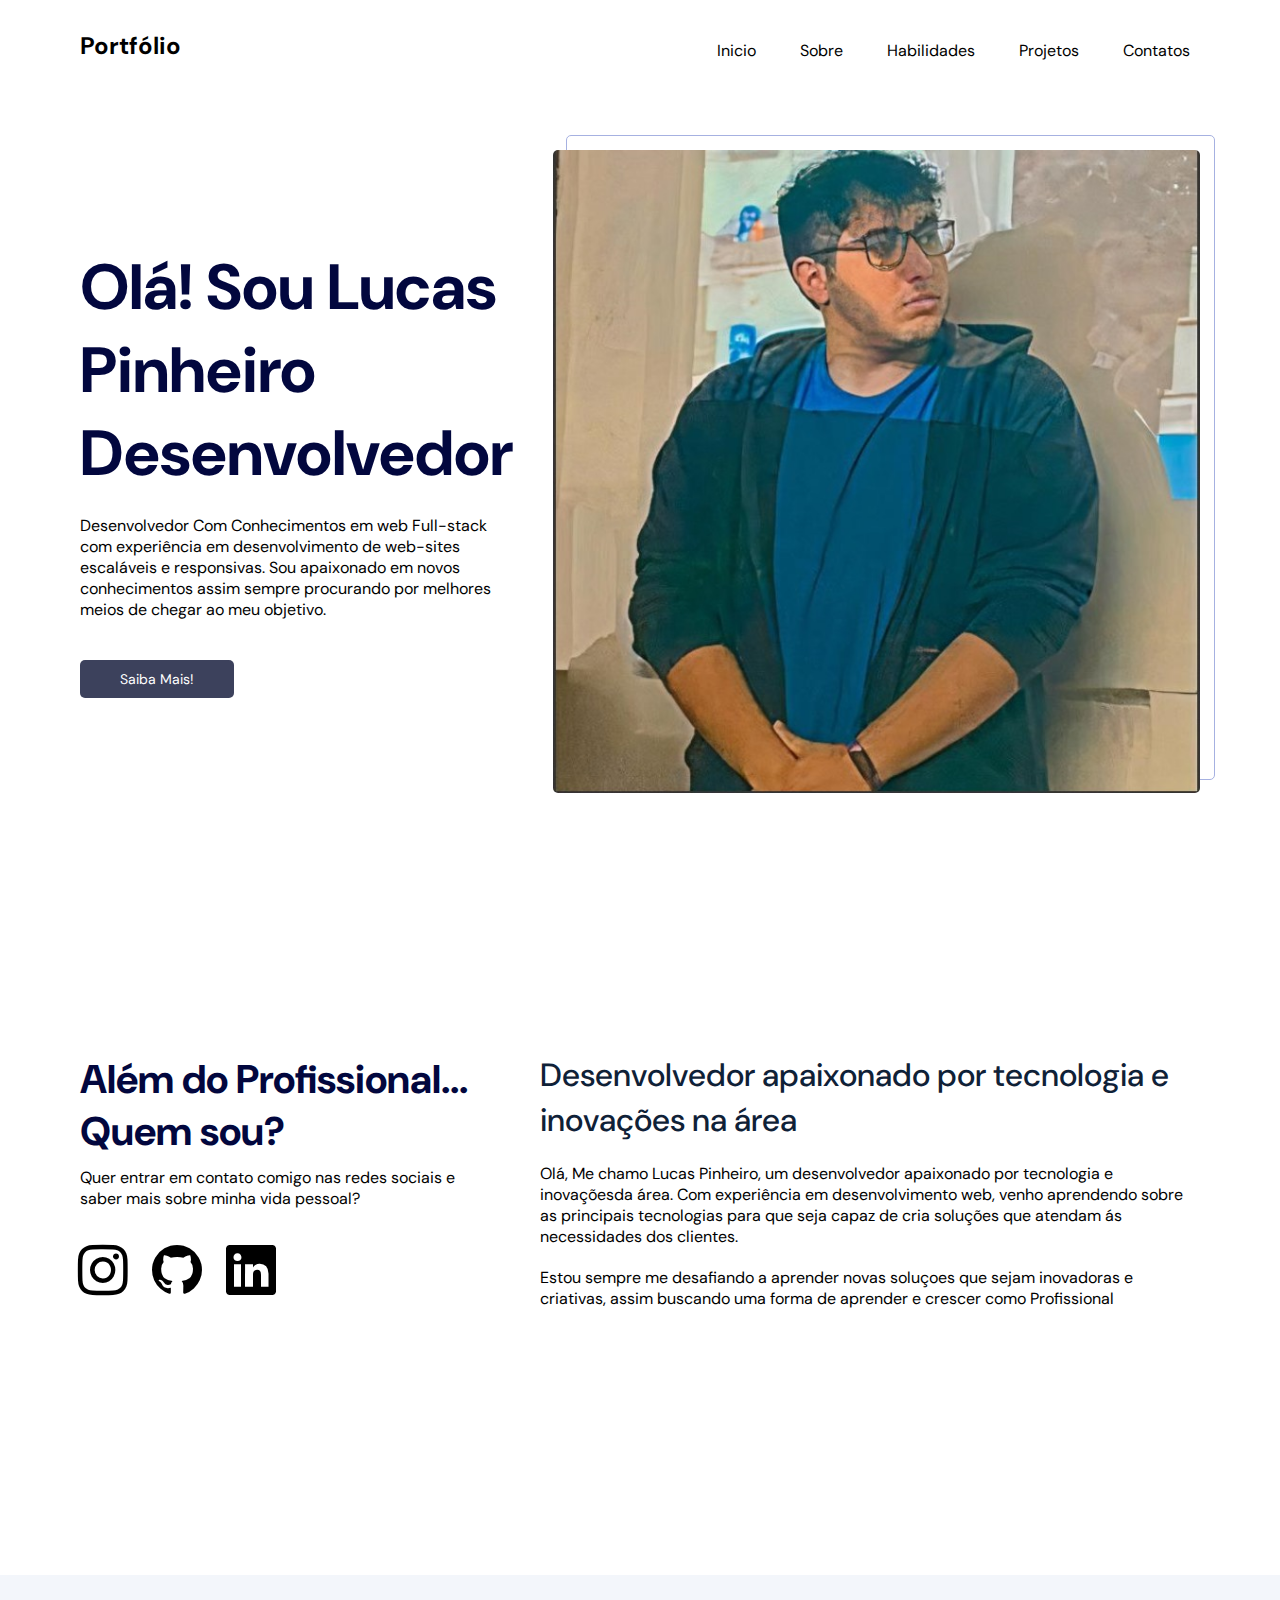
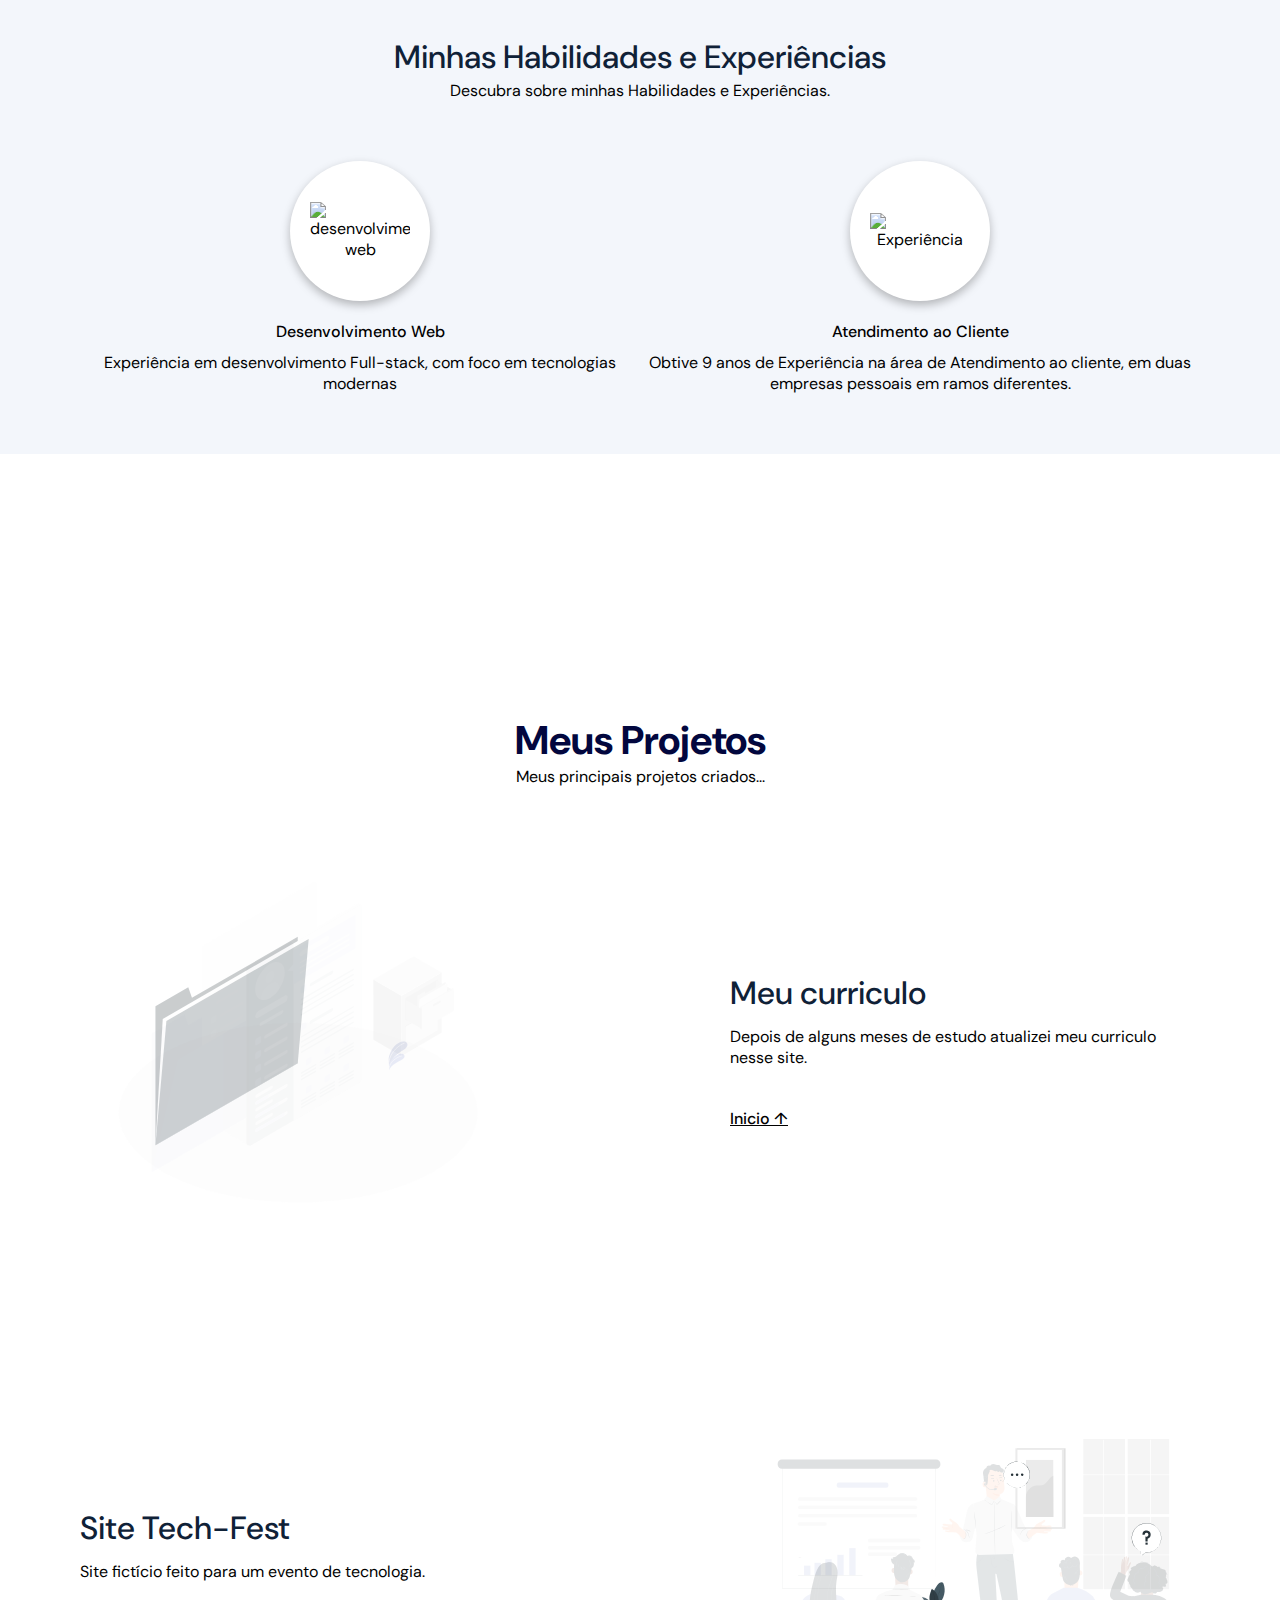
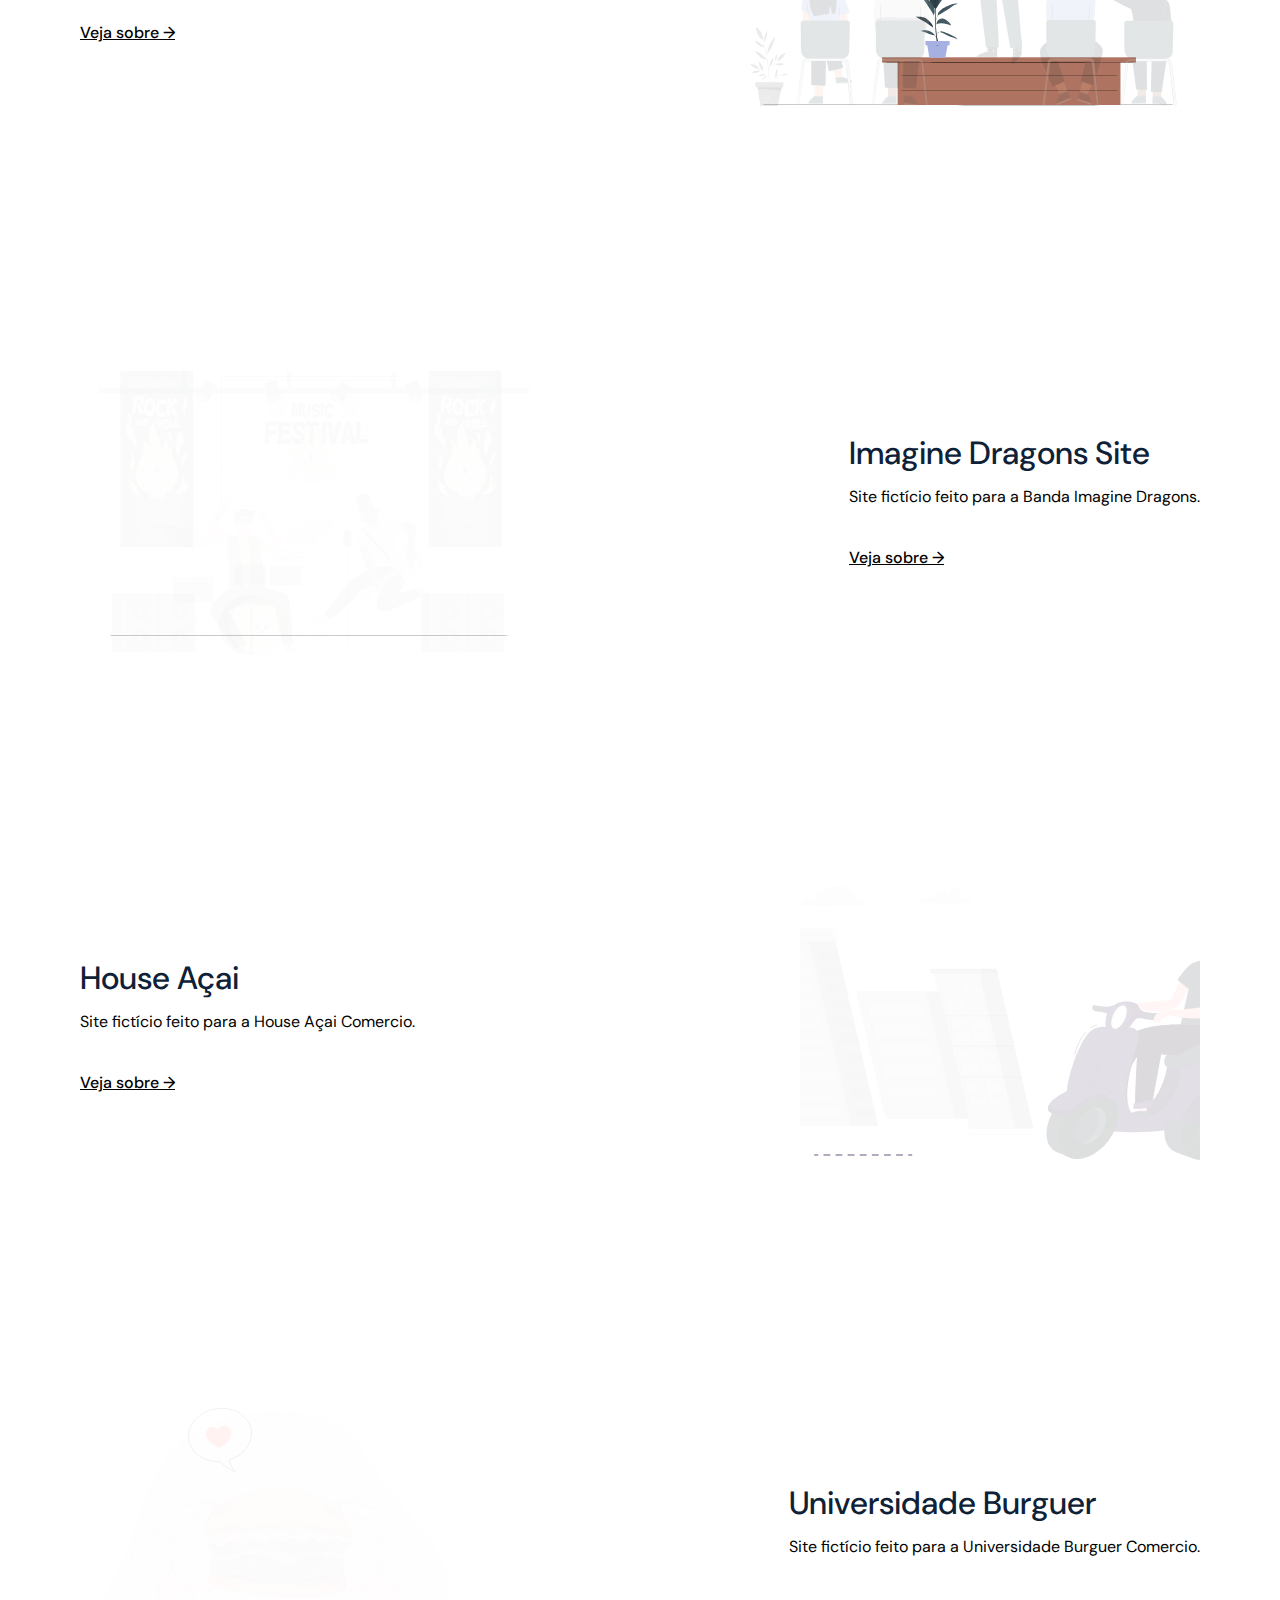
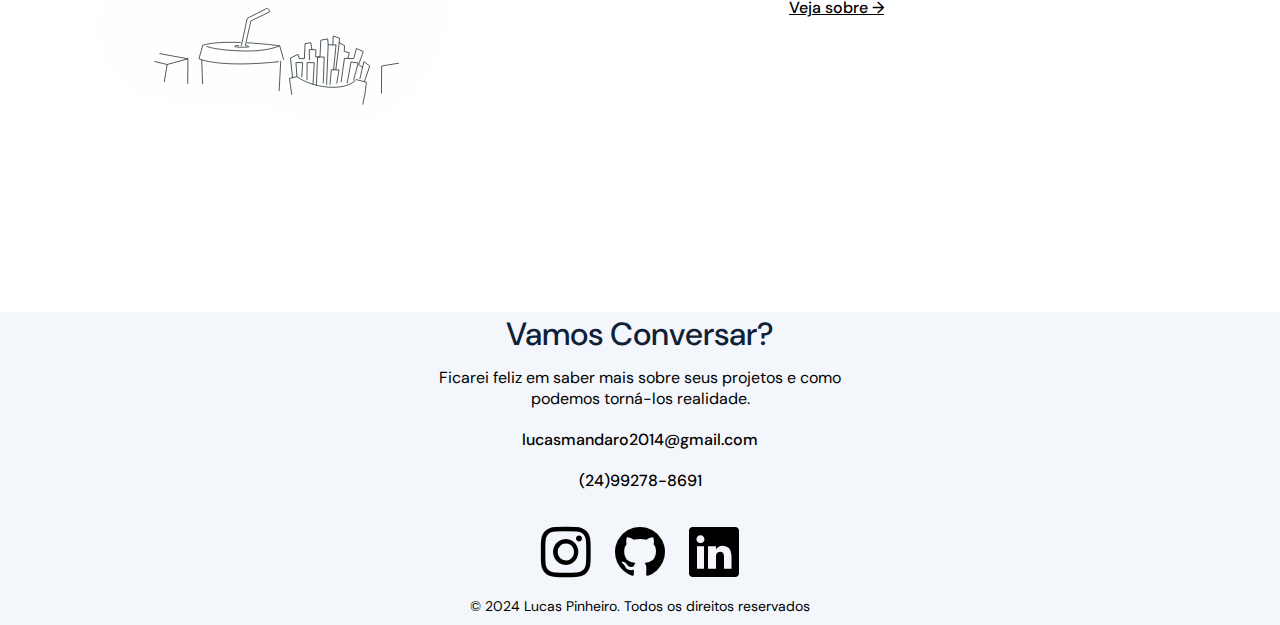
==== index.html @ aa1f3fcf "Upload do site de portfólio" ====
<!DOCTYPE html>
<html lang="pt-BR">
<head>
    <!-- Meta tags -->
    <meta charset="UTF-8">
    <meta name="viewport" content="width=device-width, initial-scale=1.0">
    <!-- Titulo -->
    <title>Portfólio</title>
    <!-- CSS -->
    <link rel="stylesheet" href="/Css/extends.css">
    <!-- Fontes -->
    <link rel="preconnect" href="https://fonts.googleapis.com" />
    <link rel="preconnect" href="https://fonts.gstatic.com" crossorigin />
    <link rel="stylesheet" href="https://fonts.googleapis.com/css2?family=DM+Sans:wght@400;700&display=swap">
    <!-- Icones -->
    <link rel="shortcut icon" href="https://cdn-icons-png.flaticon.com/512/524/524505.png">
    <link rel="stylesheet" href="https://cdn.jsdelivr.net/npm/bootstrap-icons@1.11.3/font/bootstrap-icons.min.css">
</head>
<body>
    <!-- Barra -->
    <nav class="navbar">
        <div class="navbar_content max-width mb-0">
            <a href="/">
                <h2>Portfólio</h1>
            </a>
            <ul class="navbar_links">
                <li><a href="#home">Inicio</a></li>
                <li><a href="#sobre">Sobre</a></li>
                <li><a href="#habilidades">Habilidades</a></li>
                <li><a href="#projetos">Projetos</a></li>
                <li><a href="#contatos">Contatos</a></li>
            </ul>
            <div class="navbar_mobile">
                <i class="bi bi-list" id="menu"></i>
                <ul class="mobile_links">
                    <li><a href="#home">Inicio</a></li>
                    <li><a href="#sobre">Sobre</a></li>
                    <li><a href="#habilidades">Habilidades</a></li>
                    <li><a href="#projetos">Projetos</a></li>
                    <li><a href="#contatos">Contatos</a></li>
                </ul>
            </div>
        </div>
    </nav>
    <!-- header -->
    <header id="home" class="max-width">
        <div class="header_left">
            <h1>Olá! Sou Lucas Pinheiro Desenvolvedor</h1>
            <p>Desenvolvedor Com Conhecimentos em web Full-stack com experiência em desenvolvimento
                de web-sites escaláveis e responsivas. Sou apaixonado em novos conhecimentos assim sempre procurando
                por melhores meios de chegar ao meu objetivo.
            </p>
            <a href="#sobre" class="btn btn-primary">Saiba Mais!</a>
        </div>
        <div class="header_right">
            <div class="header_image">
                <img src="/img/Imagem do WhatsApp de 2024-02-21 à(s) 16.32.54_1a5bc81d.jpg" alt="Lucas" class="lucas">
            </div>
        </div>
    </header>

<!-- Sobre -->
<section id="sobre" class="sobre max-width">
    <div class="sobre_left">
        <h2 class="secondary-title">Além do Profissional... Quem sou?</h2>
        <p>
            Quer entrar em contato comigo nas redes sociais 
            e saber mais sobre minha vida pessoal?
        </p>
        <ul>
            <li><a href="https://www.instagram.com/mandarolucas/" target="_blank"><i class="bi bi-instagram"></i></a></li>
            <li><a href="https://github.com/lucas-Panda" target="_blank"><i class="bi bi-github"></i></a></li>
            <li><a href="https://www.linkedin.com/in/lucas-mandaro-793240288/" target="_blank"><i class="bi bi-linkedin"></i></a></li>
        </ul>
    </div>
    <div class="sobre_right">
        <h3 class="tertiary-title mb-m">
            Desenvolvedor apaixonado por tecnologia e inovações na área
        </h3>
        <p>
            Olá, Me chamo Lucas Pinheiro, um desenvolvedor apaixonado por tecnologia e inovaçõesda área.
            Com experiência em desenvolvimento web, venho aprendendo sobre as principais tecnologias para 
            que seja capaz de cria soluções que atendam ás necessidades dos clientes.
        </p>
        <p>
            Estou sempre me desafiando a aprender novas soluçoes que sejam inovadoras e criativas,
            assim buscando uma forma de aprender e crescer como Profissional
        </p>
    </div>
</section>

<!-- Habilidades -->

<section id="habilidades" class="habilidade">
    <div class="habilidade_content max-width">
        <h2 class="tertiary-title">Minhas Habilidades e Experiências</h2>
        <p class="descrição">
            Descubra sobre minhas Habilidades e Experiências.
        </p>
        <ul>
            <li class="habilidade_item">
                <div class="image-container">
                    <img src="https://images.vexels.com/media/users/3/158671/isolated/preview/c051cb3ce81ebb07373aaef516f8f421-ilustra-o-de-notebook.png" class="img1" alt="desenvolvimento web">
                </div>
                <h3>Desenvolvimento Web</h3>
                <p>
                    Experiência em desenvolvimento Full-stack, com foco em tecnologias modernas
                </p>
            </li>
            <li class="habilidade_item">
                <div class="image-container">
                    <img src="https://images.emojiterra.com/google/android-10/512px/1f4bc.png" class="img2" alt="Experiência">
                </div>
                <h3>Atendimento ao Cliente</h3>
                <p>
                    Obtive 9 anos de Experiência na área de Atendimento ao cliente, em duas empresas pessoais em ramos diferentes.
                </p>
            </li>
        </ul>
    </div>
</section>

<!-- Projetos -->

<section id="projetos" class="projetos max-width">
    <div class="projetos_content">
        <h2 class="secondary-title">Meus Projetos</h2>
        <p>
           Meus principais projetos criados...  
        </p>
    </div>
    <ul>
        <li>
            <div class="image">
                <img src="/img/Curriculo.svg" class="img3" alt="">
            </div>
            <div class="projetos_info">
                <h3 class="tertiary-title">
                    Meu curriculo
                </h3>
                <p>
                    Depois de alguns meses de estudo atualizei meu curriculo nesse site.
                </p>
                <a href="#home">Inicio &uarr;</a>
            </div>
        </li>
        <li class="projetos_lista-reversa">
            <div class="image">
                <img src="/img/Evento.svg" class="img3" alt="">
            </div>
            <div class="projetos_info">
                <h3 class="tertiary-title">
                    Site Tech-Fest
                </h3>
                <p>
                    Site fictício feito para um evento de tecnologia.
                </p>
                <a href="/Projetos/Site-Evento/Home.html" target="_blank">Veja sobre &rarr;</a>
            </div>
        </li>
        <li>
            <div class="image">
                <img src="/img/Imagine.svg" class="img3" alt="">
            </div>
            <div class="projetos_info">
                <h3 class="tertiary-title">
                    Imagine Dragons Site
                </h3>
                <p>
                    Site fictício feito para a Banda Imagine Dragons.
                </p>
                <a href="/Projetos/Site-Banda/Banda.html" target="_blank">Veja sobre &rarr;</a>
            </div>
        </li>
        <li class="projetos_lista-reversa">
            <div class="image">
                <img src="/img/Açai.svg" class="img3" alt="">
            </div>
            <div class="projetos_info">
                <h3 class="tertiary-title">
                    House Açai
                </h3>
                <p>
                    Site fictício feito para a House Açai Comercio.
                </p>
                <a href="/Projetos/Site-Açai/Açai.html" target="_blank">Veja sobre &rarr;</a>
            </div>
        </li>
        <li>
            <div class="image">
                <img src="/img/hamburger.svg" class="img3" alt="">
            </div>
            <div class="projetos_info">
                <h3 class="tertiary-title">
                    Universidade Burguer
                </h3>
                <p>
                    Site fictício feito para a Universidade Burguer Comercio.
                </p>
                <a href="/Projetos/Site-Burgueria/Home.html" target="_blank">Veja sobre &rarr;</a>
            </div>
        </li>
        
    </ul>
</section>

<!-- Rodapé -->

<footer id="contatos">
    <div class="rodape_content max-width mb-0">
        <h2 class="tertiary-title mb-s">
            Vamos Conversar?
        </h2>
        <p class="mb-m">
            Ficarei feliz em saber mais sobre seus projetos e como podemos torná-los realidade.
        </p>
        <div class="rodape_contato mb-m">
            <span class="mb-m">lucasmandaro2014@gmail.com</span>
            <span>(24)99278-8691</span>
        </div>
        <ul class="mb-1">
            <li><a href="https://www.instagram.com/mandarolucas/" target="_blank"><i class="bi bi-instagram"></i></a></li>
            <li><a href="https://github.com/lucas-Panda" target="_blank"><i class="bi bi-github"></i></a></li>
            <li><a href="https://www.linkedin.com/in/lucas-mandaro-793240288/" target="_blank"><i class="bi bi-linkedin"></i></a></li>
        </ul>
        <p class="rodape_copyright">
            &#169; 2024 Lucas Pinheiro. Todos os direitos reservados
        </p>
    </div>
</footer>
    <!-- Script -->
    <script src="/Scripts/Portfólio.js"></script>
</body>
</html>
---- Css/extends.css ----
@import './Variavel.css';
@import './global.css';

@import './componentes/Contatos.css';
@import './componentes/Habilidades.css';
@import './componentes/header.css';
@import './componentes/navbar.css';
@import './componentes/Projetos.css';
@import './componentes/Sobre.css';
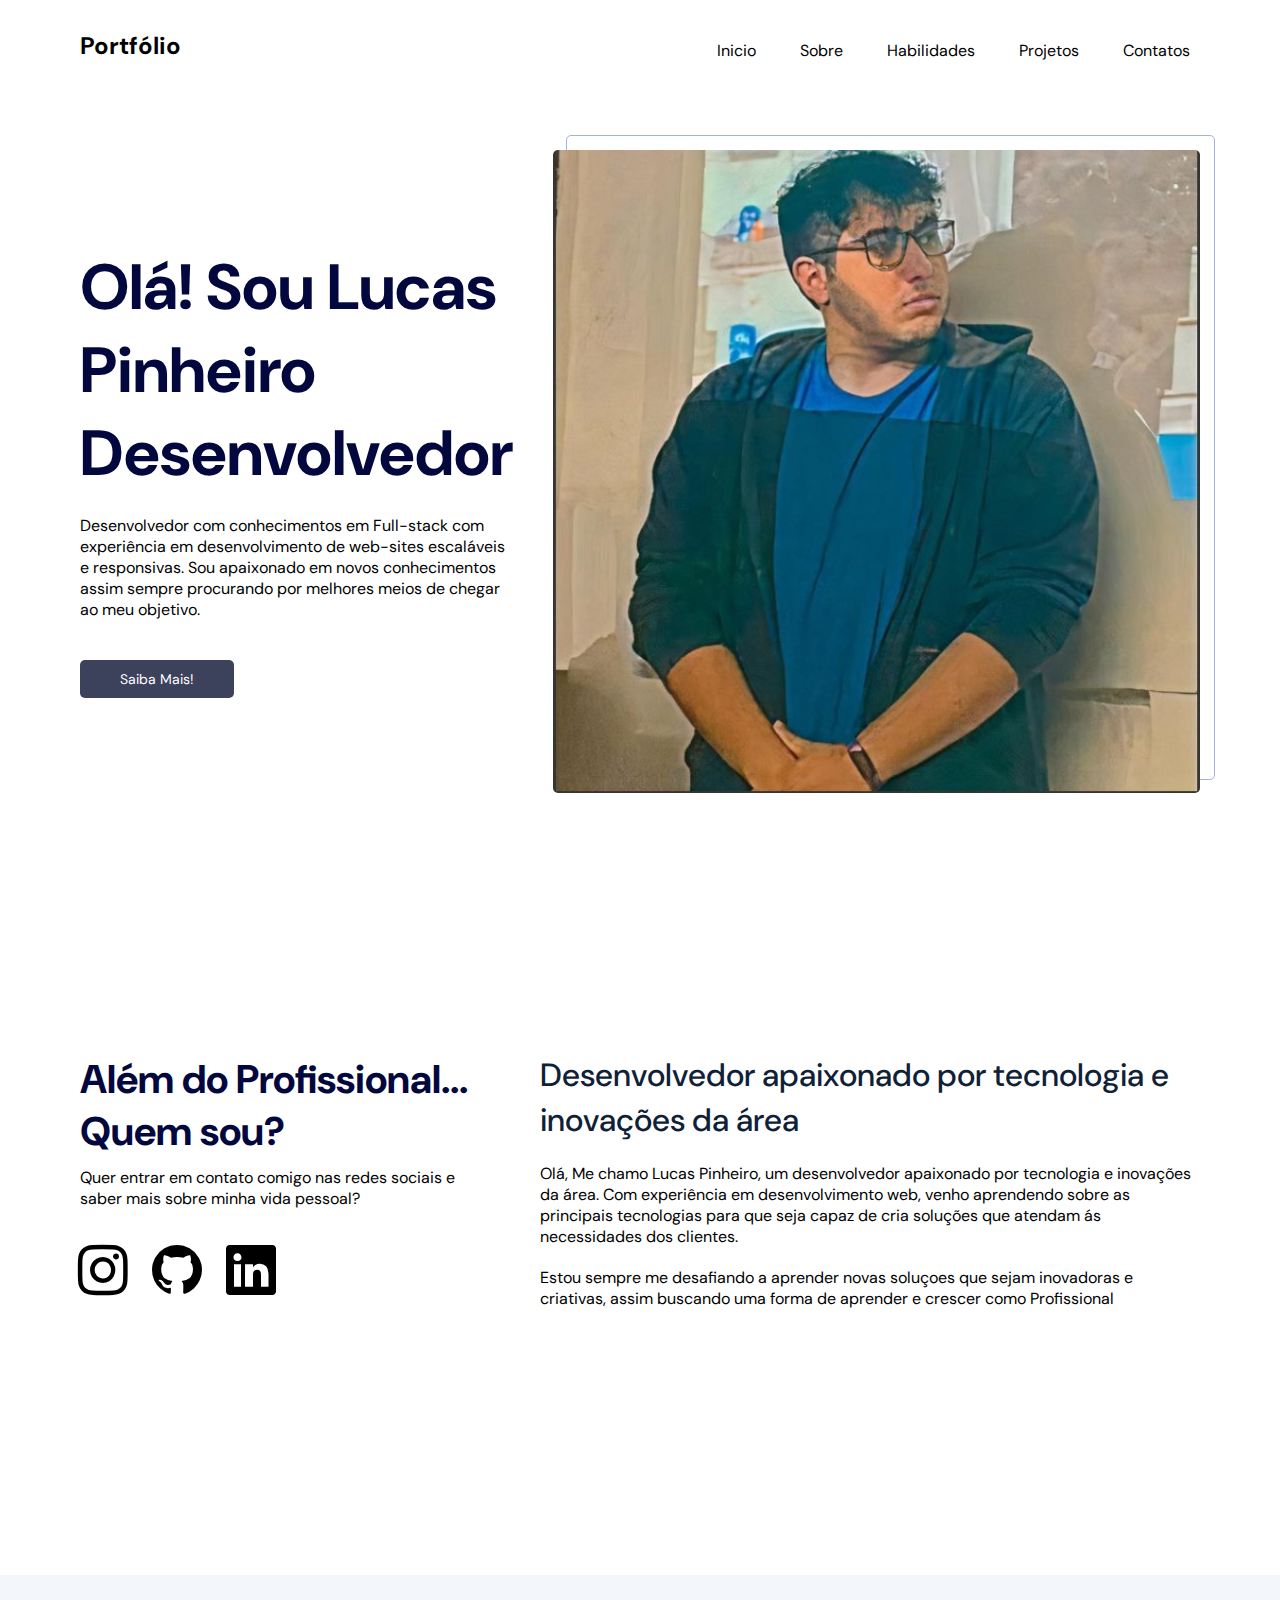
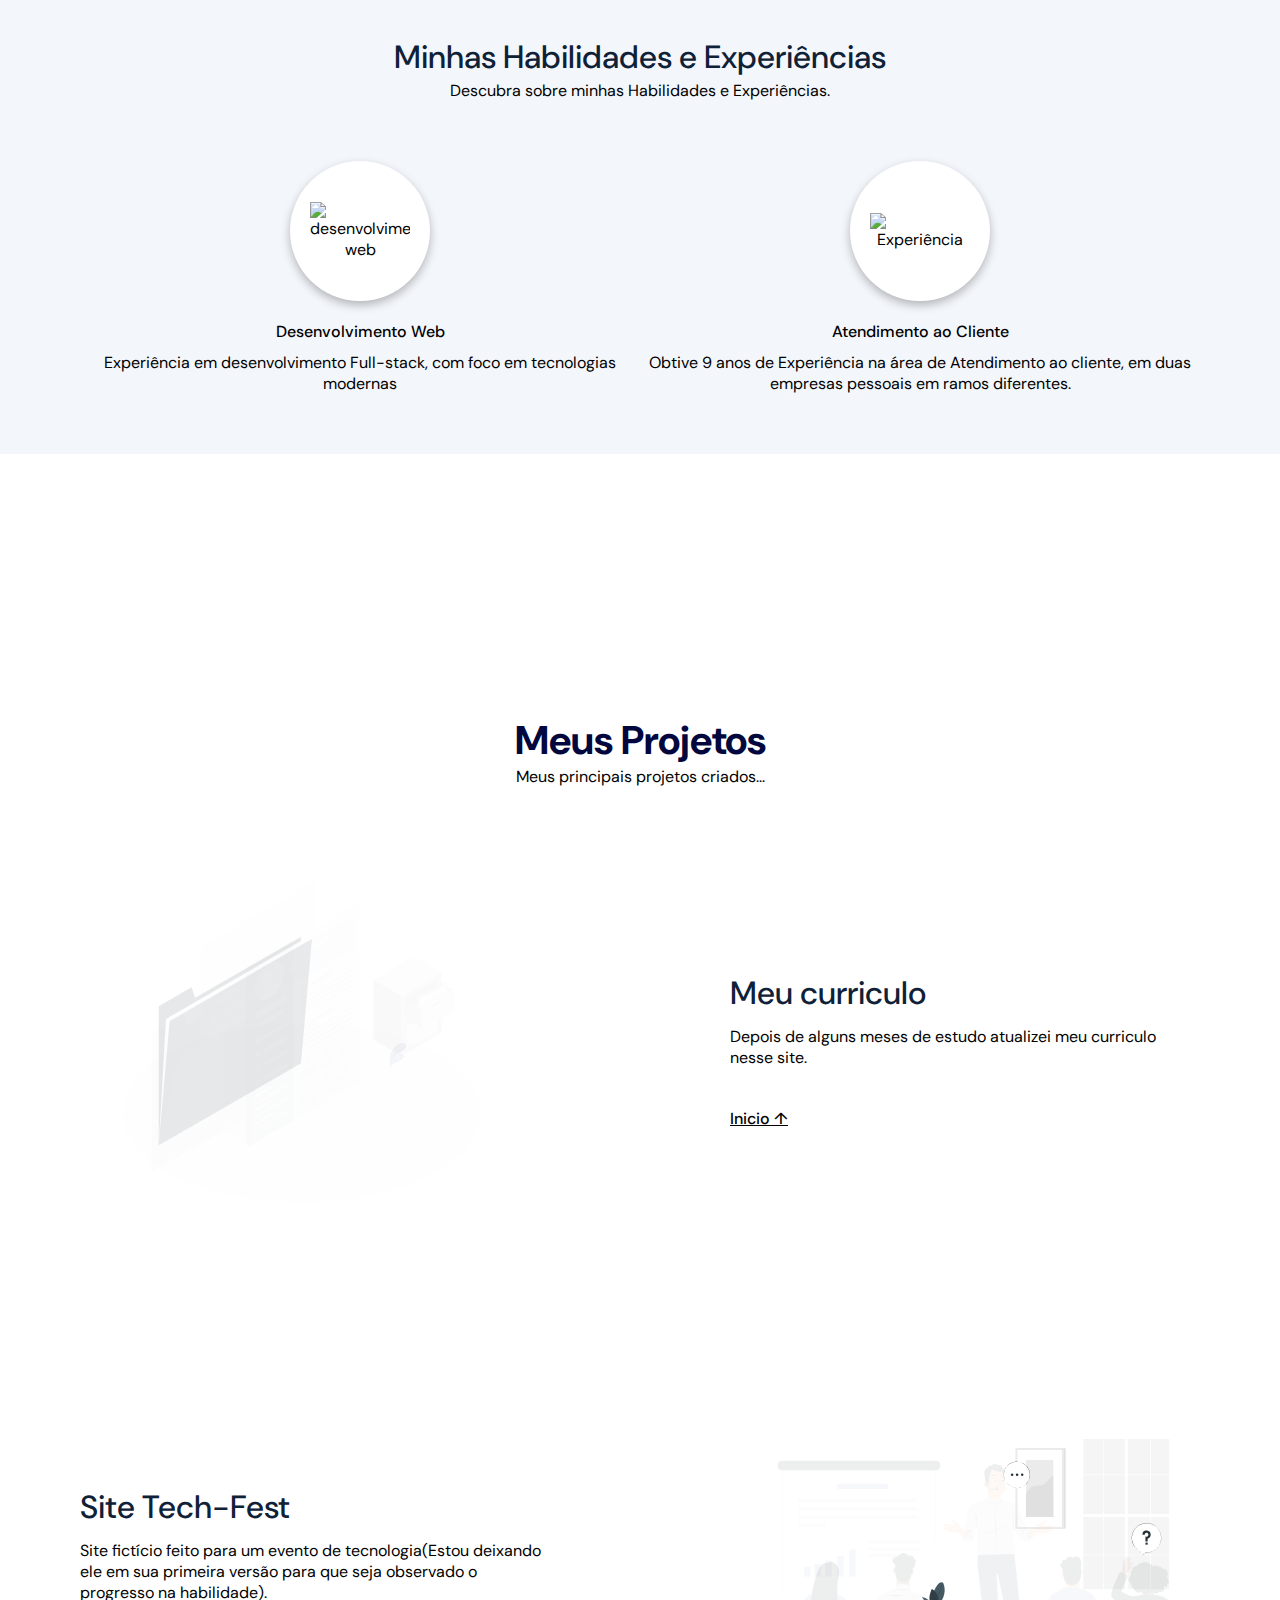
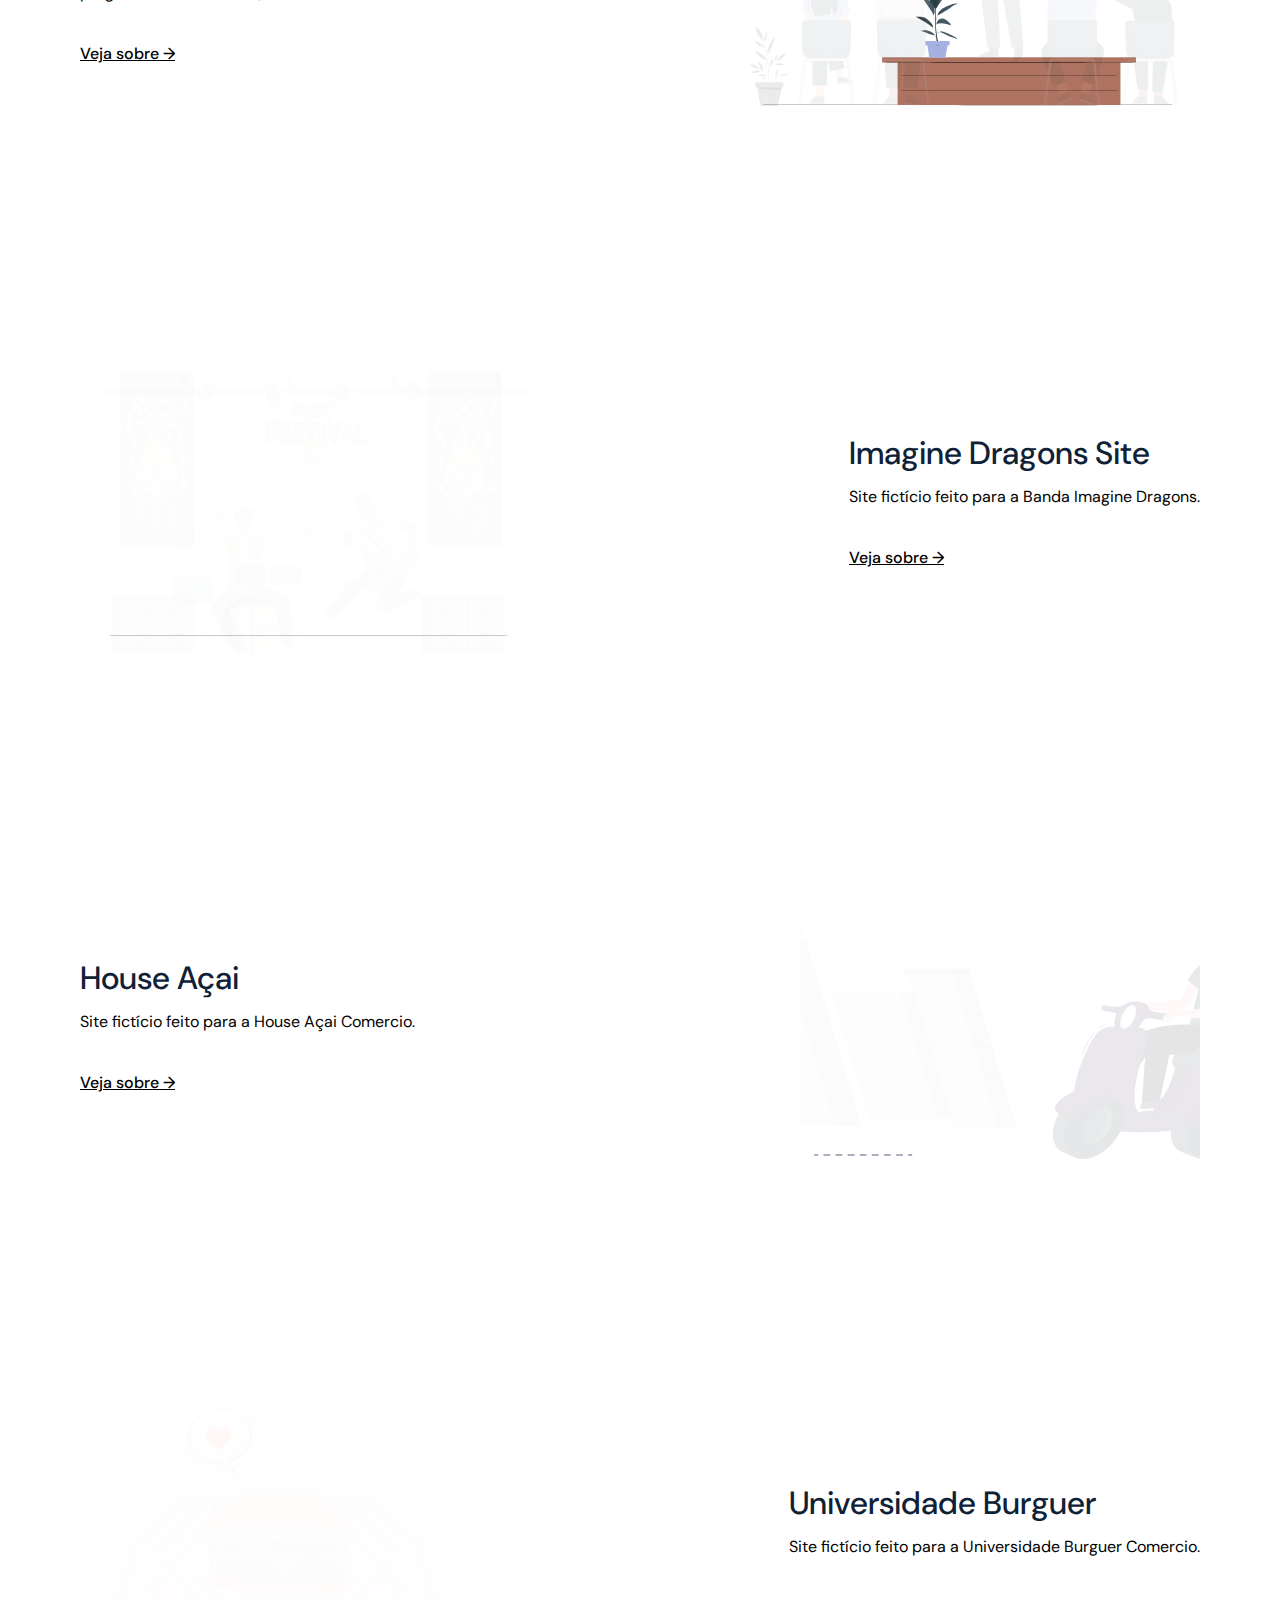
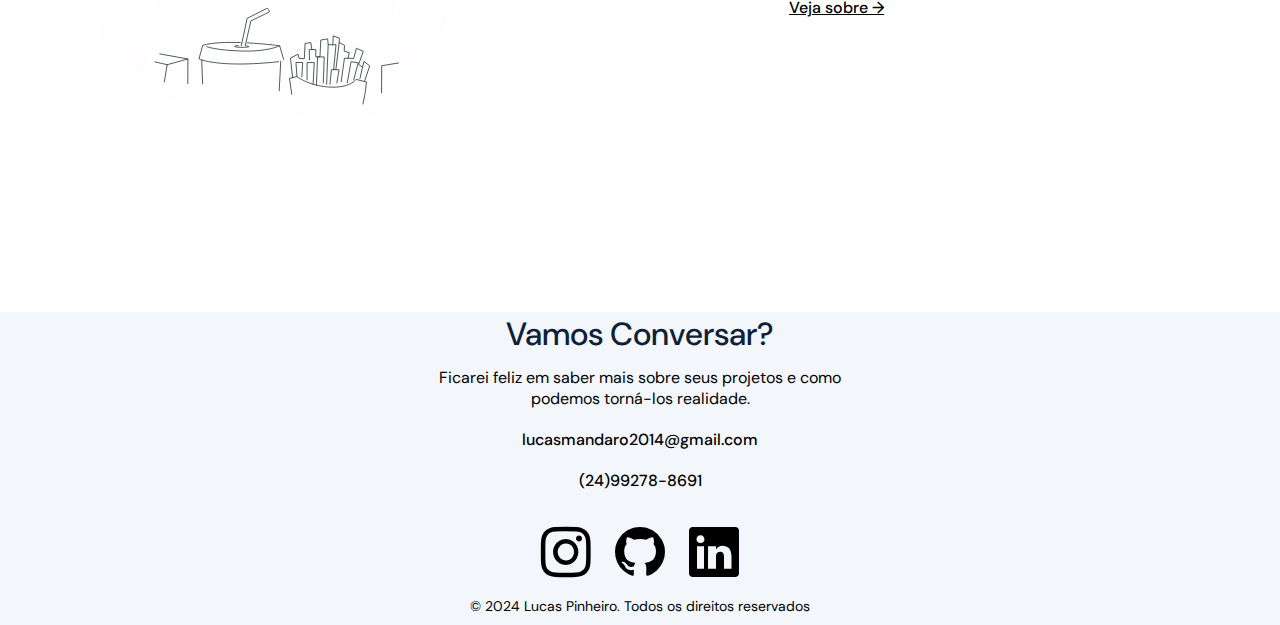
==== commit f70301e2: "Update index.html" ====
--- a/index.html
+++ b/index.html
@@ -46,7 +46,7 @@
     <header id="home" class="max-width">
         <div class="header_left">
             <h1>Olá! Sou Lucas Pinheiro Desenvolvedor</h1>
-            <p>Desenvolvedor Com Conhecimentos em web Full-stack com experiência em desenvolvimento
+            <p>Desenvolvedor com conhecimentos em Full-stack com experiência em desenvolvimento
                 de web-sites escaláveis e responsivas. Sou apaixonado em novos conhecimentos assim sempre procurando
                 por melhores meios de chegar ao meu objetivo.
             </p>
@@ -75,10 +75,10 @@
     </div>
     <div class="sobre_right">
         <h3 class="tertiary-title mb-m">
-            Desenvolvedor apaixonado por tecnologia e inovações na área
+            Desenvolvedor apaixonado por tecnologia e inovações da área
         </h3>
         <p>
-            Olá, Me chamo Lucas Pinheiro, um desenvolvedor apaixonado por tecnologia e inovaçõesda área.
+            Olá, Me chamo Lucas Pinheiro, um desenvolvedor apaixonado por tecnologia e inovações da área.
             Com experiência em desenvolvimento web, venho aprendendo sobre as principais tecnologias para 
             que seja capaz de cria soluções que atendam ás necessidades dos clientes.
         </p>
@@ -153,7 +153,7 @@
                     Site Tech-Fest
                 </h3>
                 <p>
-                    Site fictício feito para um evento de tecnologia.
+                    Site fictício feito para um evento de tecnologia(Estou deixando ele em sua primeira versão para que seja observado o progresso na habilidade).
                 </p>
                 <a href="/Projetos/Site-Evento/Home.html" target="_blank">Veja sobre &rarr;</a>
             </div>
@@ -231,4 +231,4 @@
     <!-- Script -->
     <script src="/Scripts/Portfólio.js"></script>
 </body>
-</html>+</html>
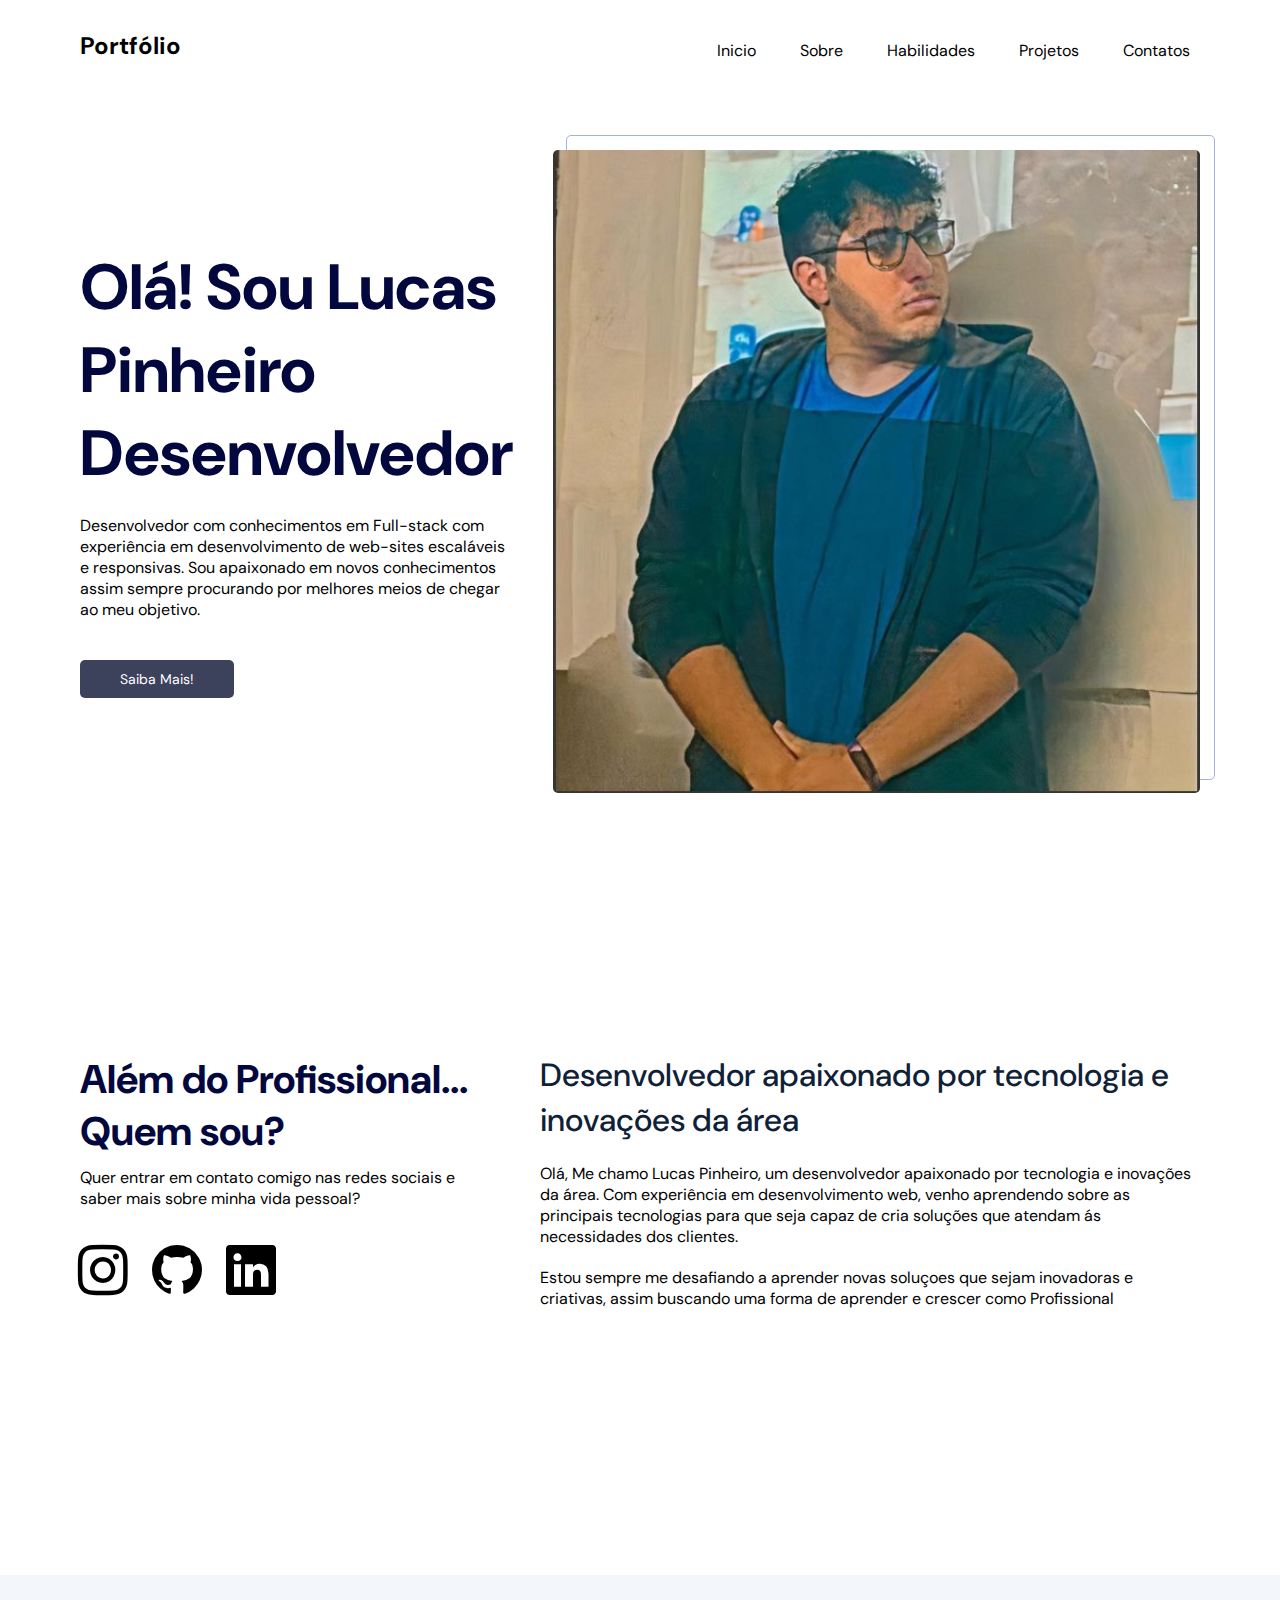
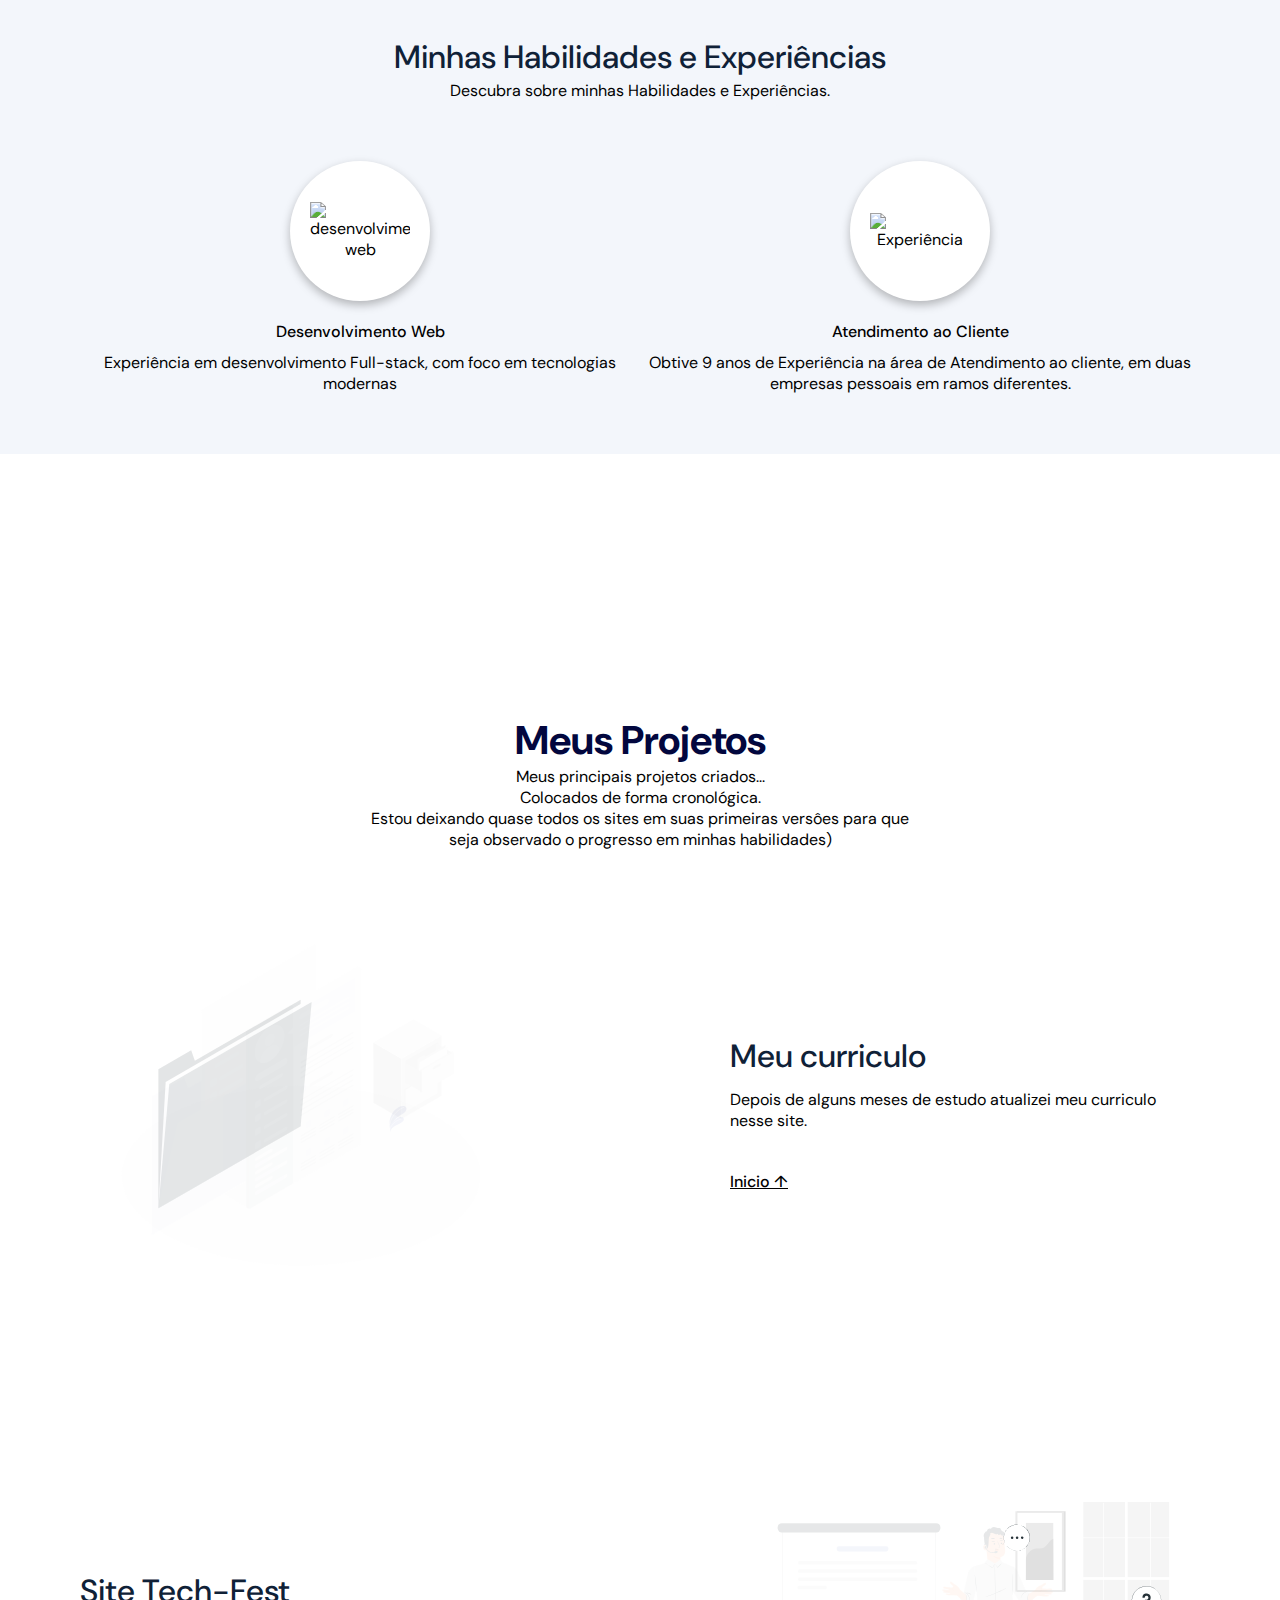
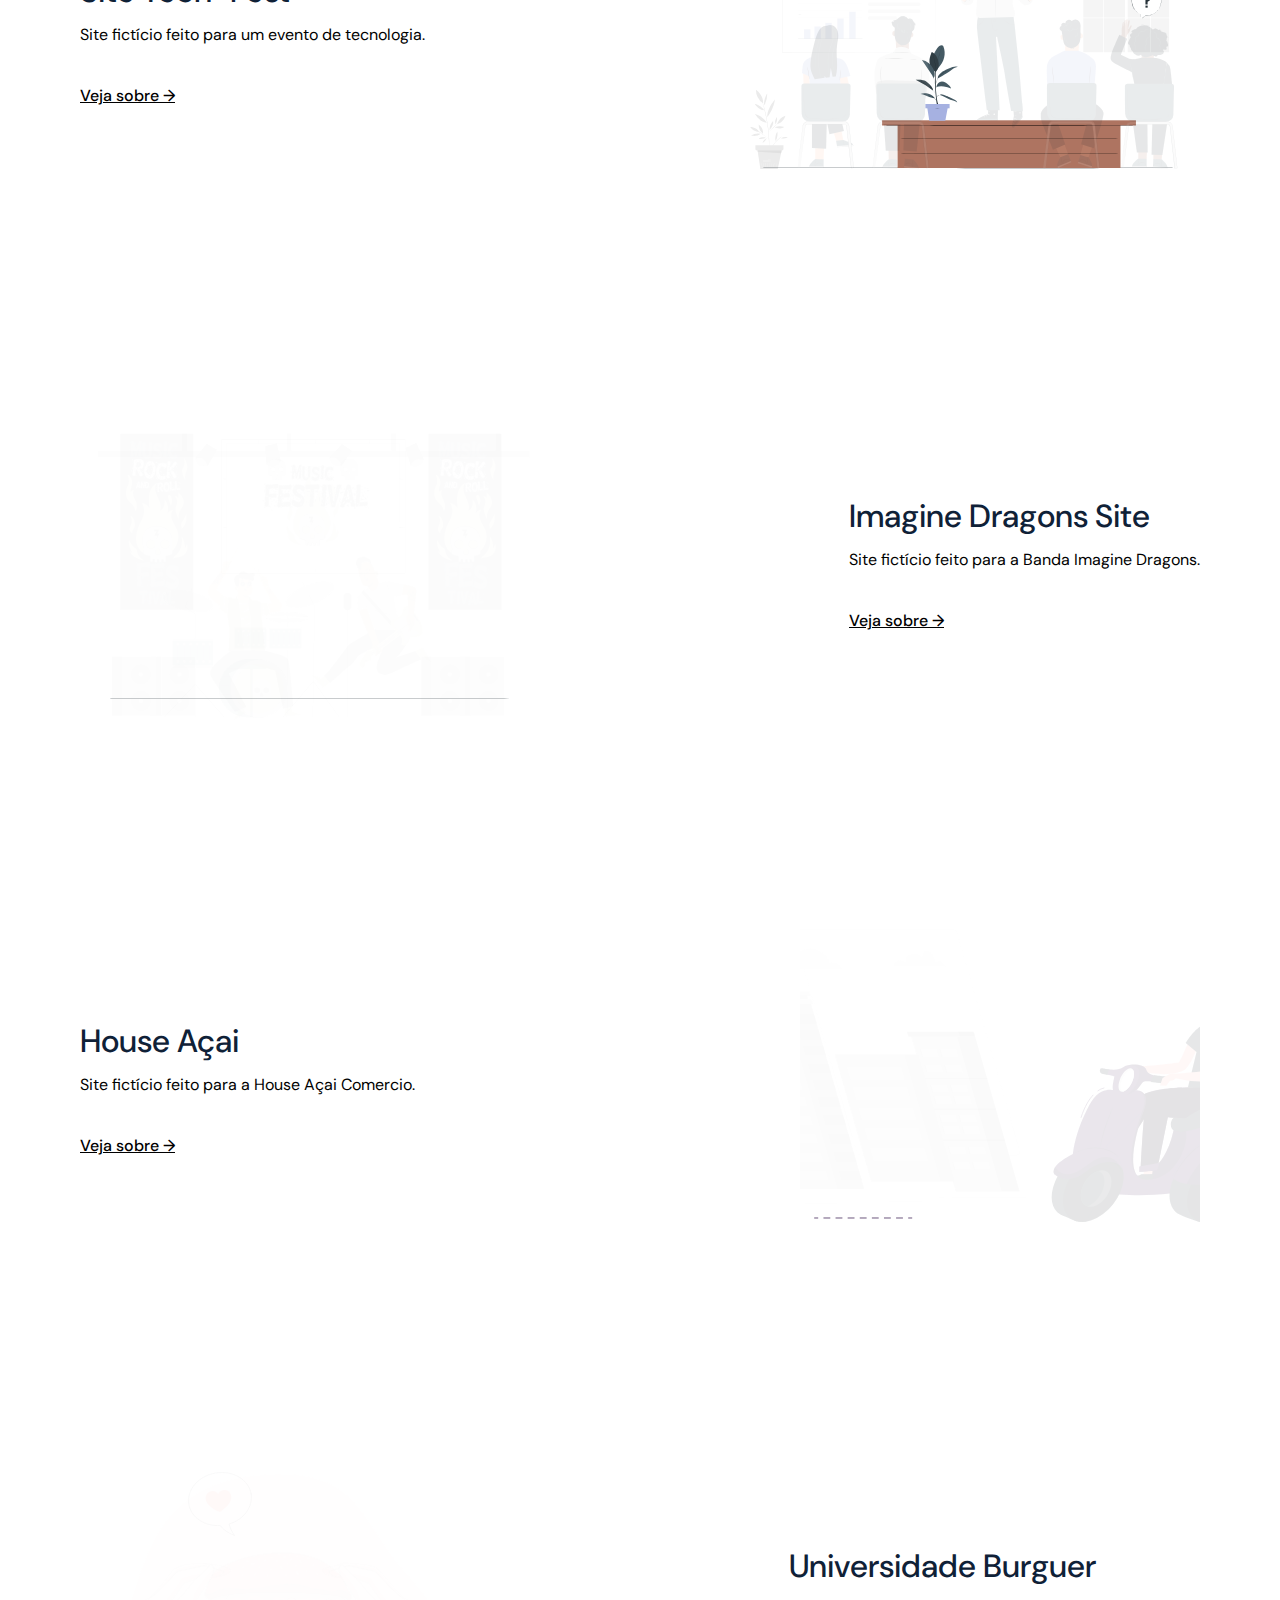
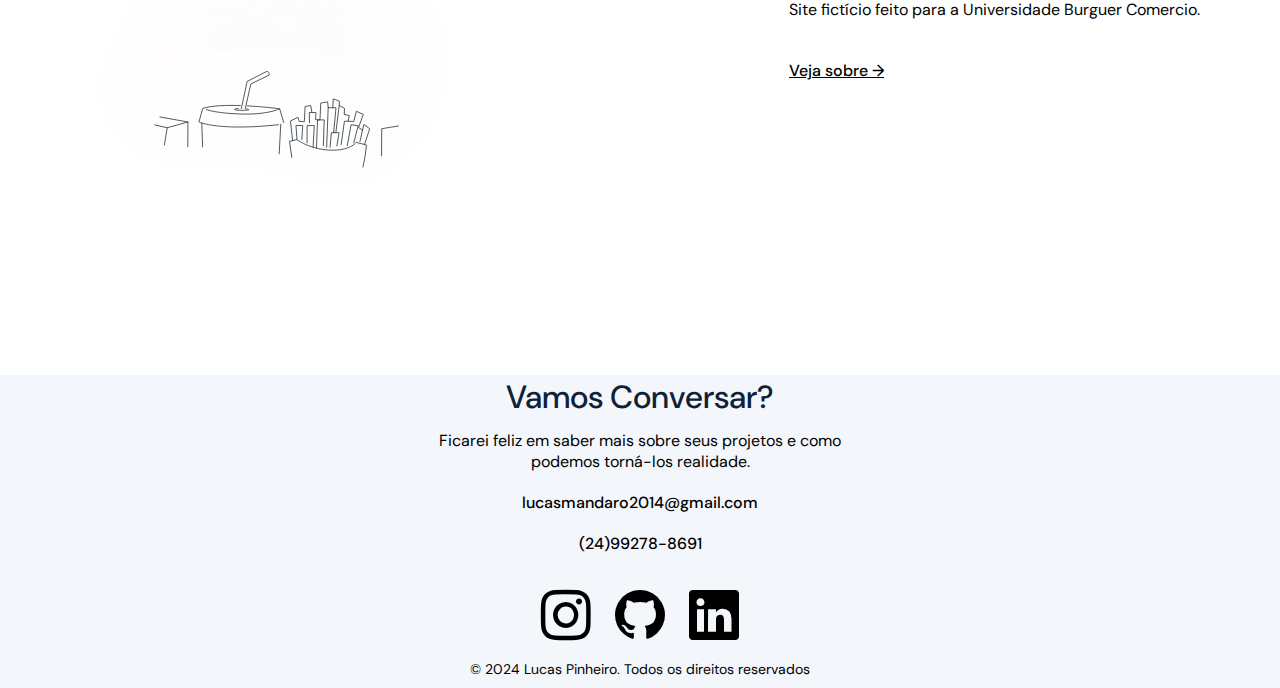
==== commit 0802daf2: "Update index.html" ====
--- a/index.html
+++ b/index.html
@@ -126,7 +126,7 @@
     <div class="projetos_content">
         <h2 class="secondary-title">Meus Projetos</h2>
         <p>
-           Meus principais projetos criados...  
+           Meus principais projetos criados... <br> Colocados de forma cronológica. <br> Estou deixando quase todos os sites em suas primeiras versôes para que seja observado o progresso em minhas habilidades)
         </p>
     </div>
     <ul>
@@ -153,7 +153,7 @@
                     Site Tech-Fest
                 </h3>
                 <p>
-                    Site fictício feito para um evento de tecnologia(Estou deixando ele em sua primeira versão para que seja observado o progresso na habilidade).
+                    Site fictício feito para um evento de tecnologia.
                 </p>
                 <a href="/Projetos/Site-Evento/Home.html" target="_blank">Veja sobre &rarr;</a>
             </div>
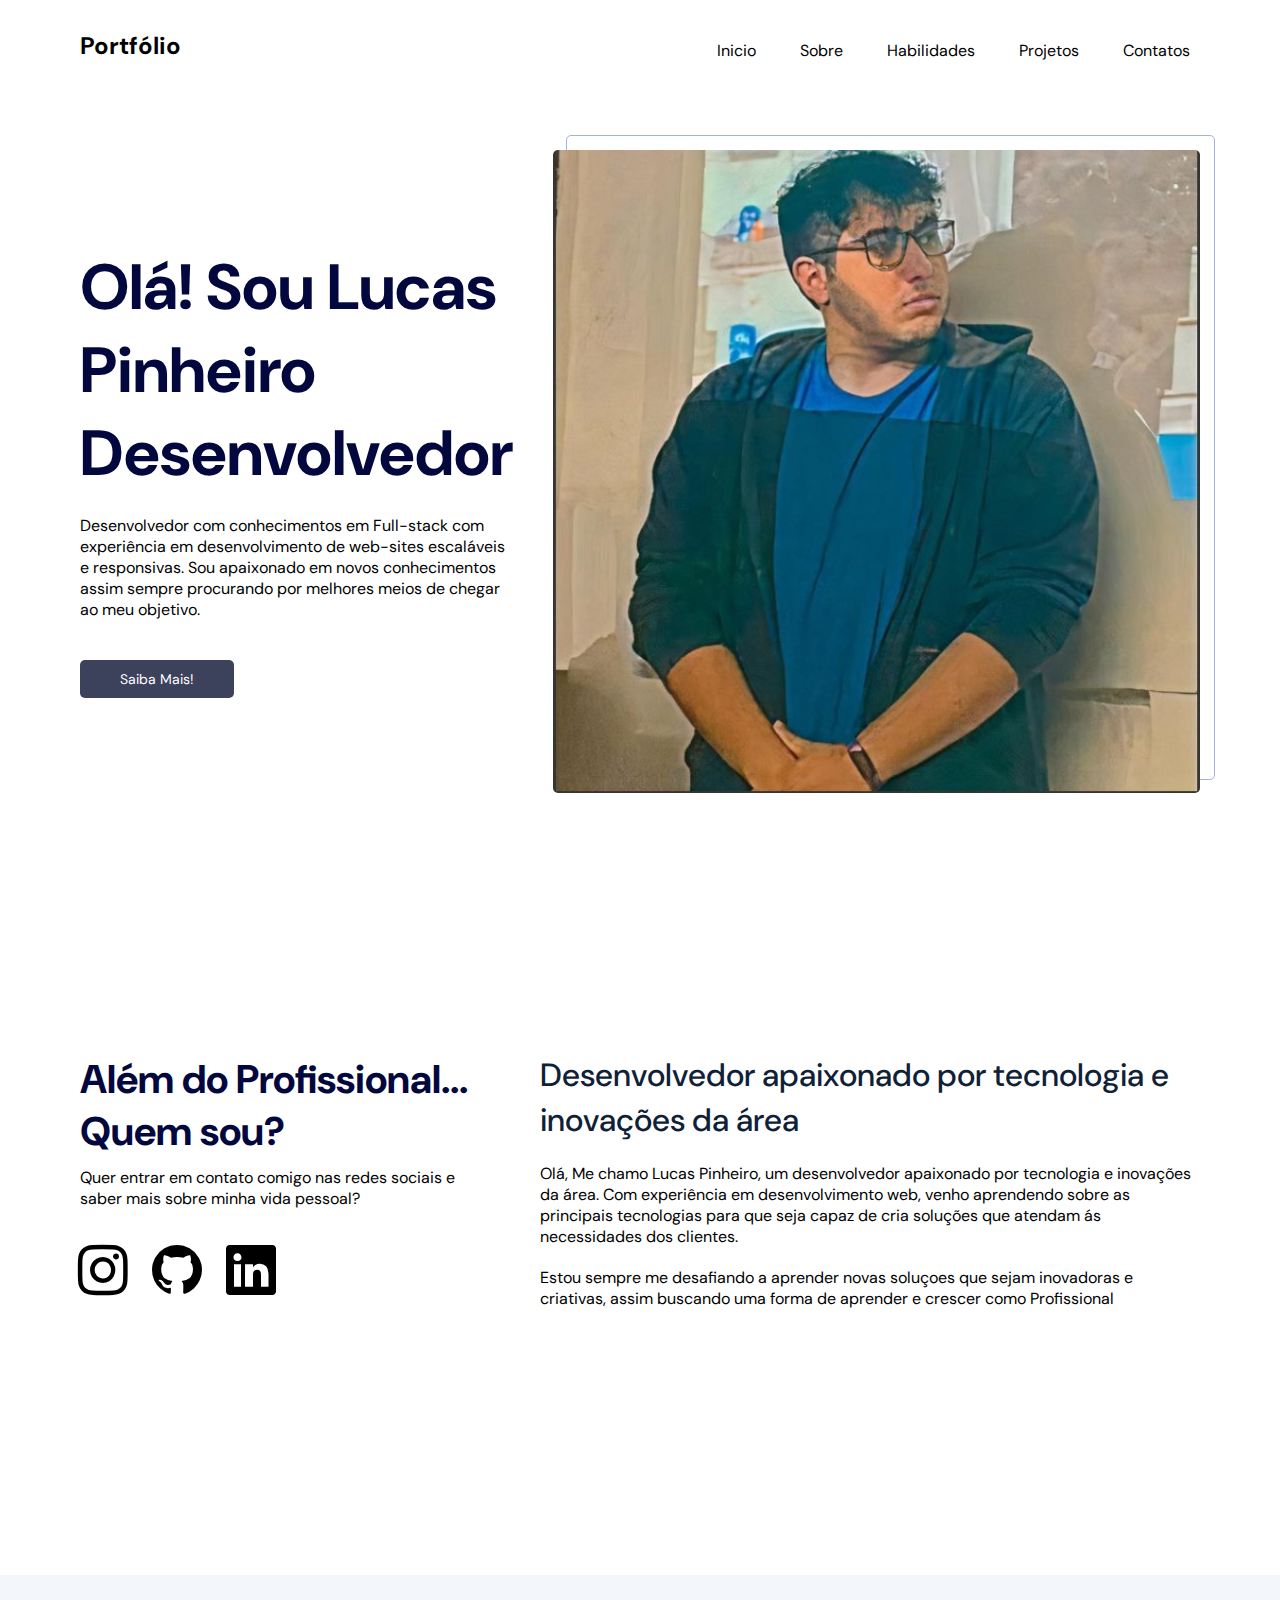
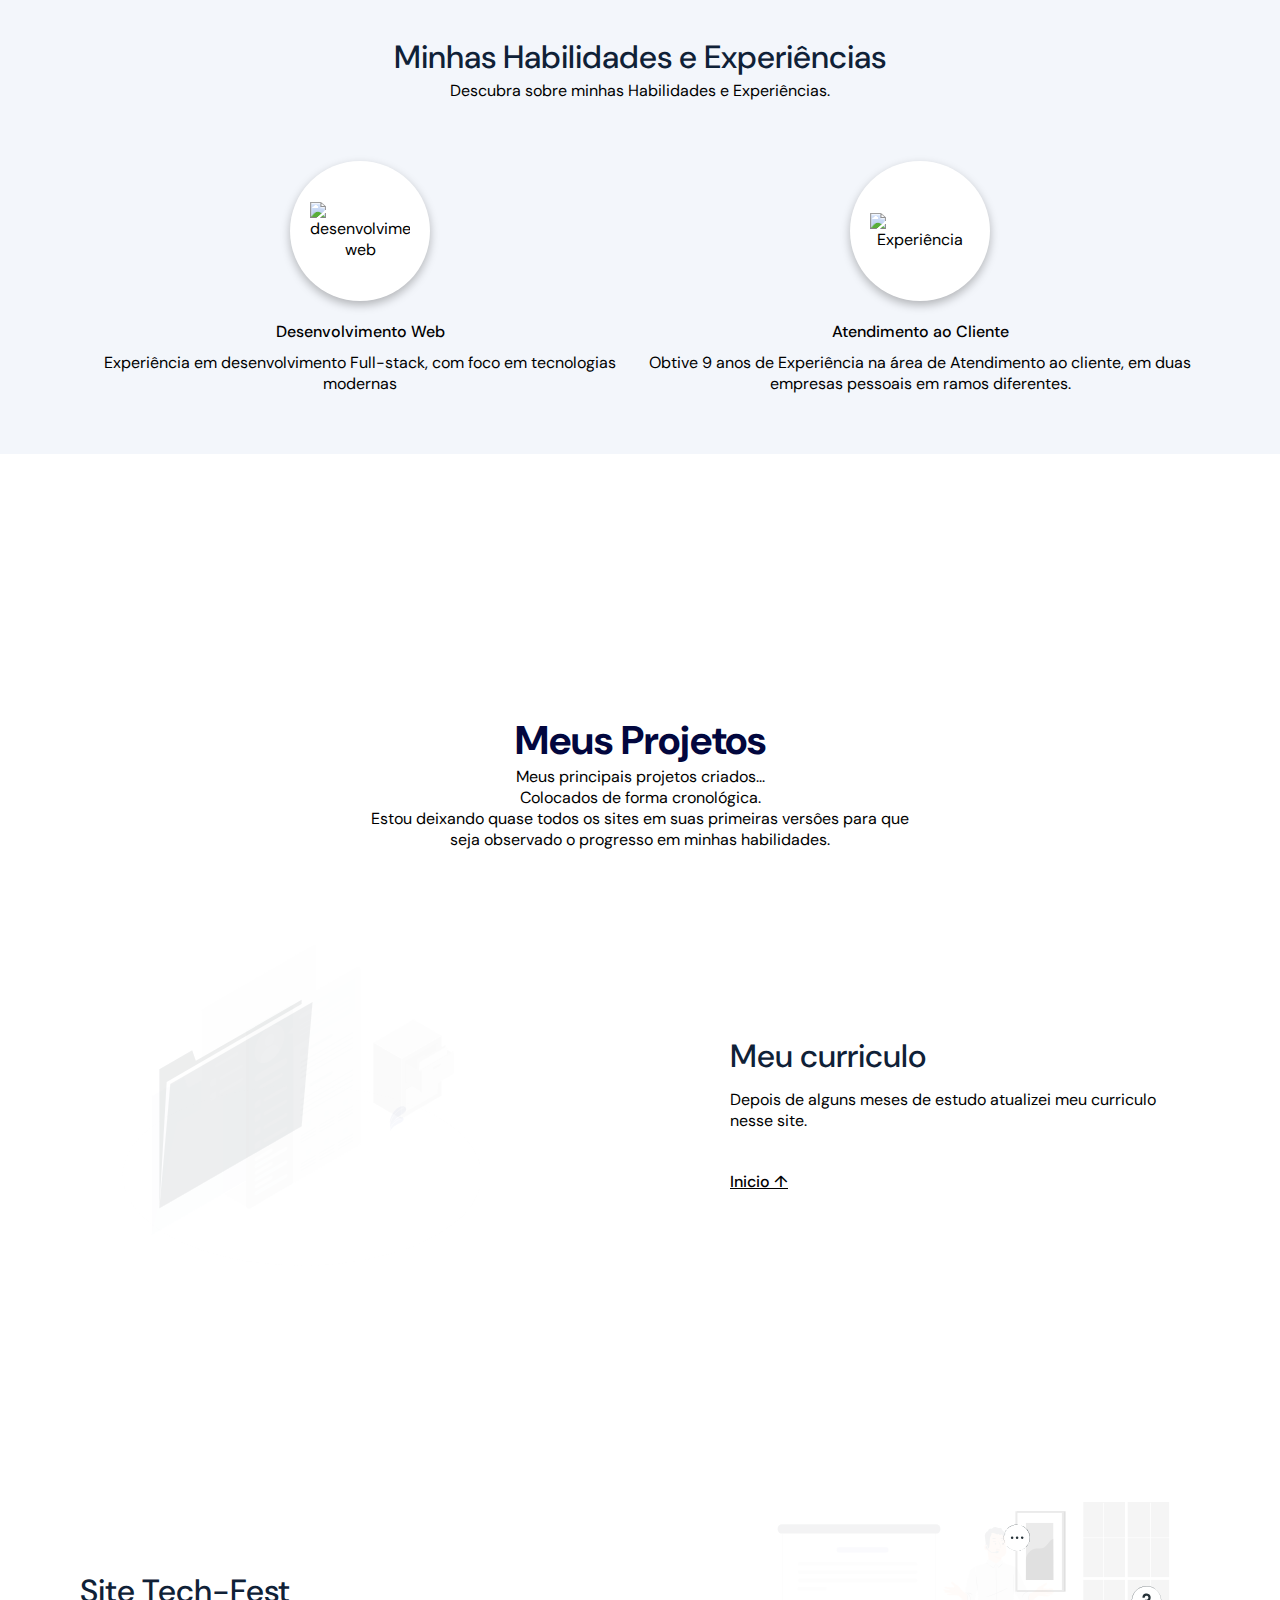
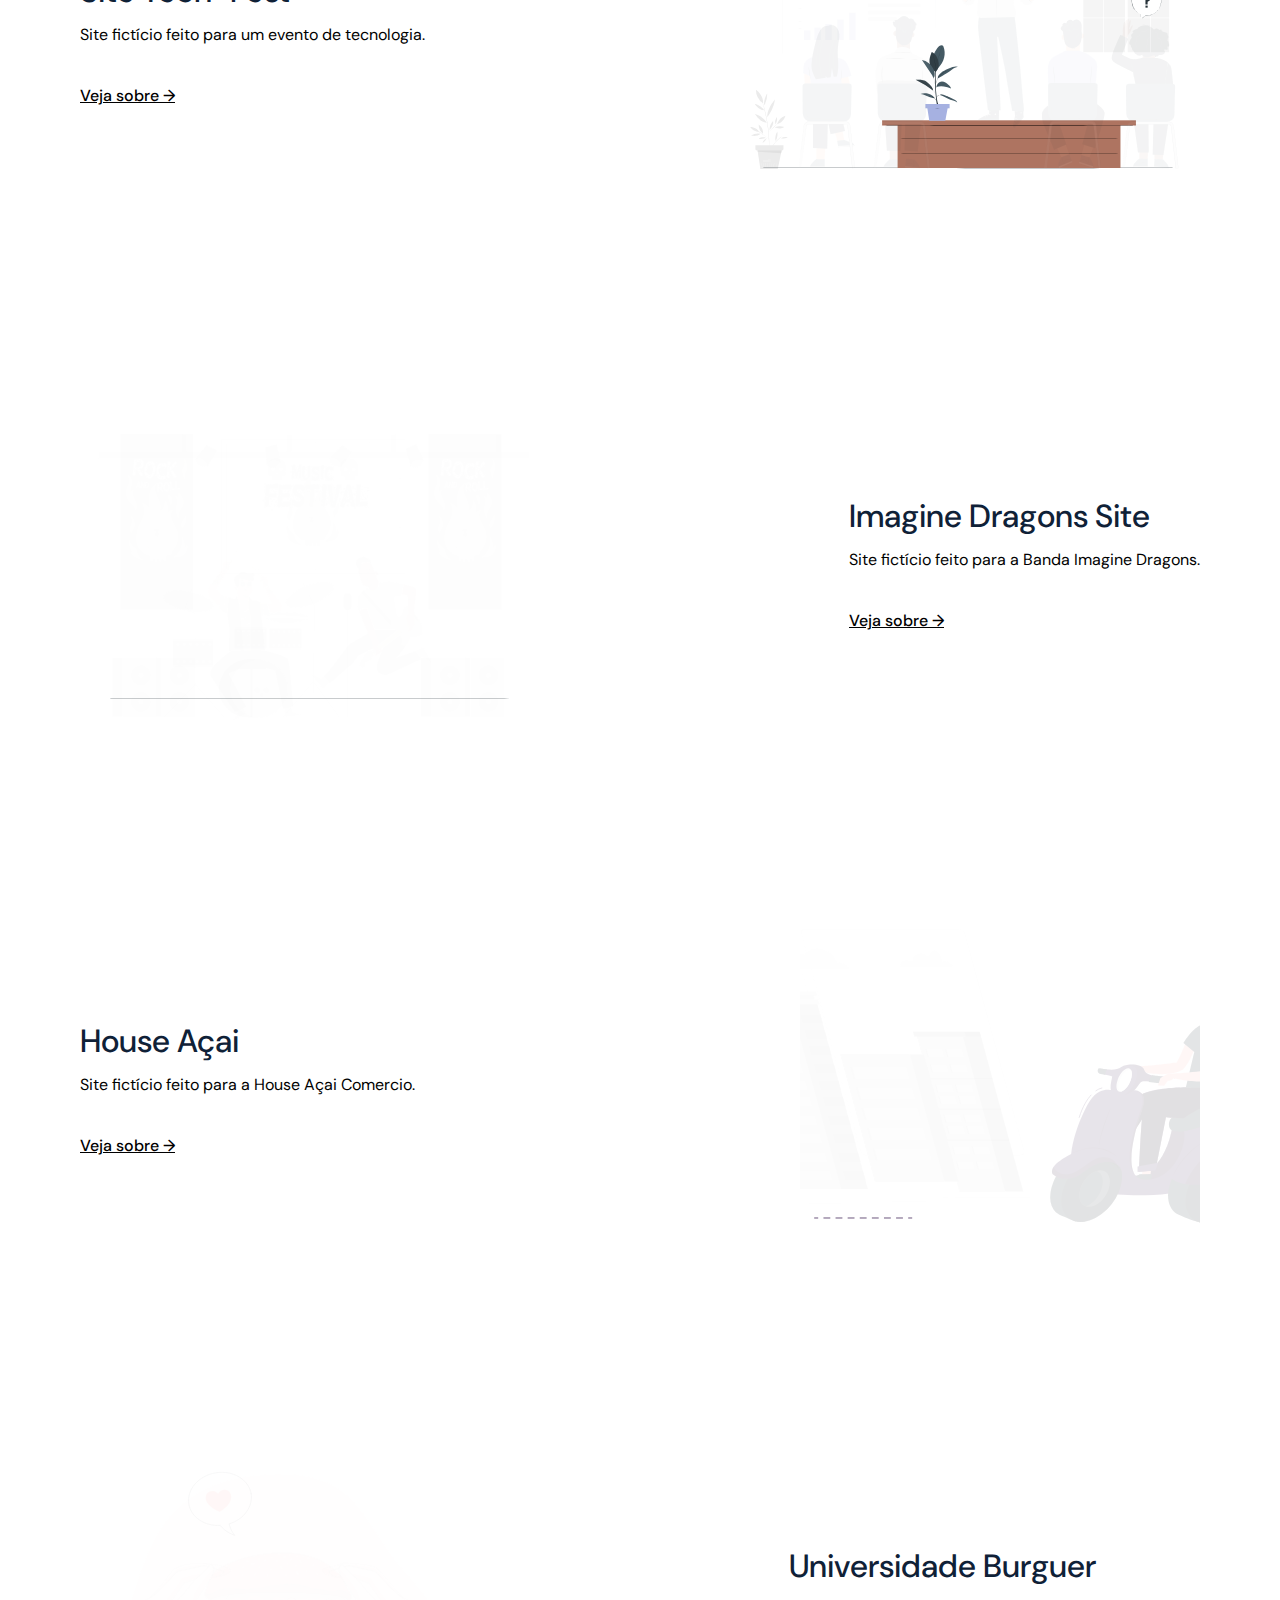
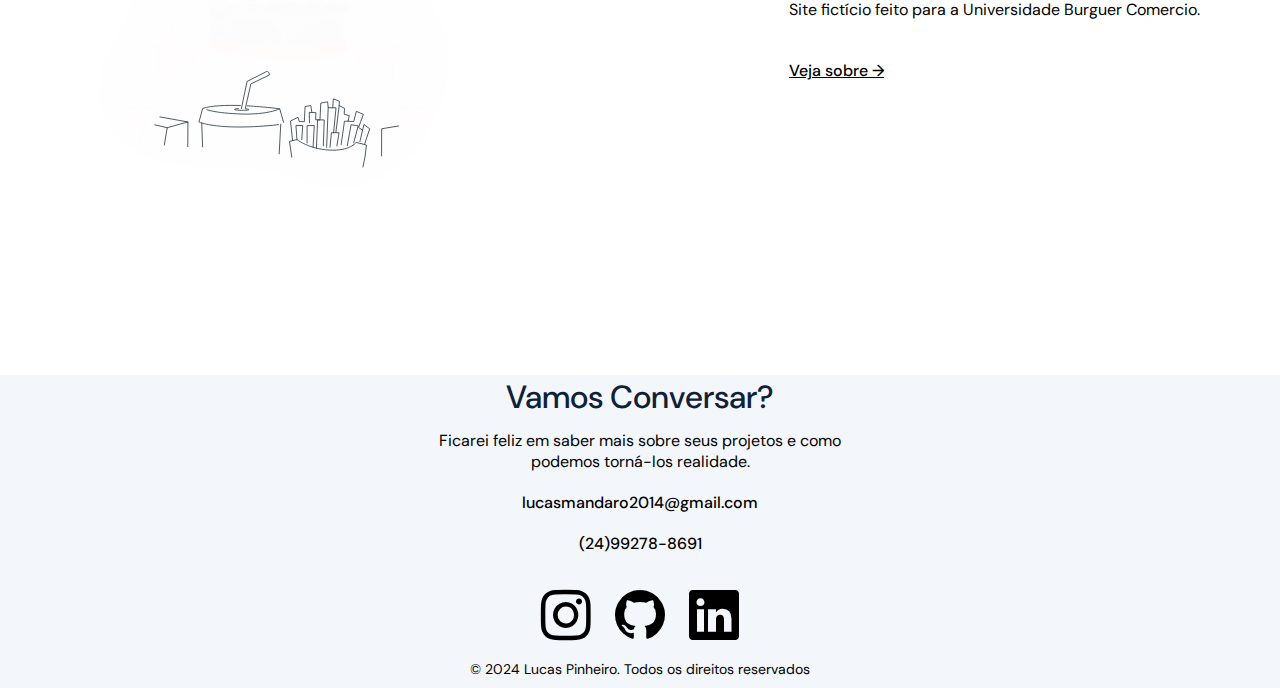
==== commit 8ff1862e: "Update index.html" ====
--- a/index.html
+++ b/index.html
@@ -126,7 +126,7 @@
     <div class="projetos_content">
         <h2 class="secondary-title">Meus Projetos</h2>
         <p>
-           Meus principais projetos criados... <br> Colocados de forma cronológica. <br> Estou deixando quase todos os sites em suas primeiras versôes para que seja observado o progresso em minhas habilidades)
+           Meus principais projetos criados... <br> Colocados de forma cronológica. <br> Estou deixando quase todos os sites em suas primeiras versôes para que seja observado o progresso em minhas habilidades.
         </p>
     </div>
     <ul>
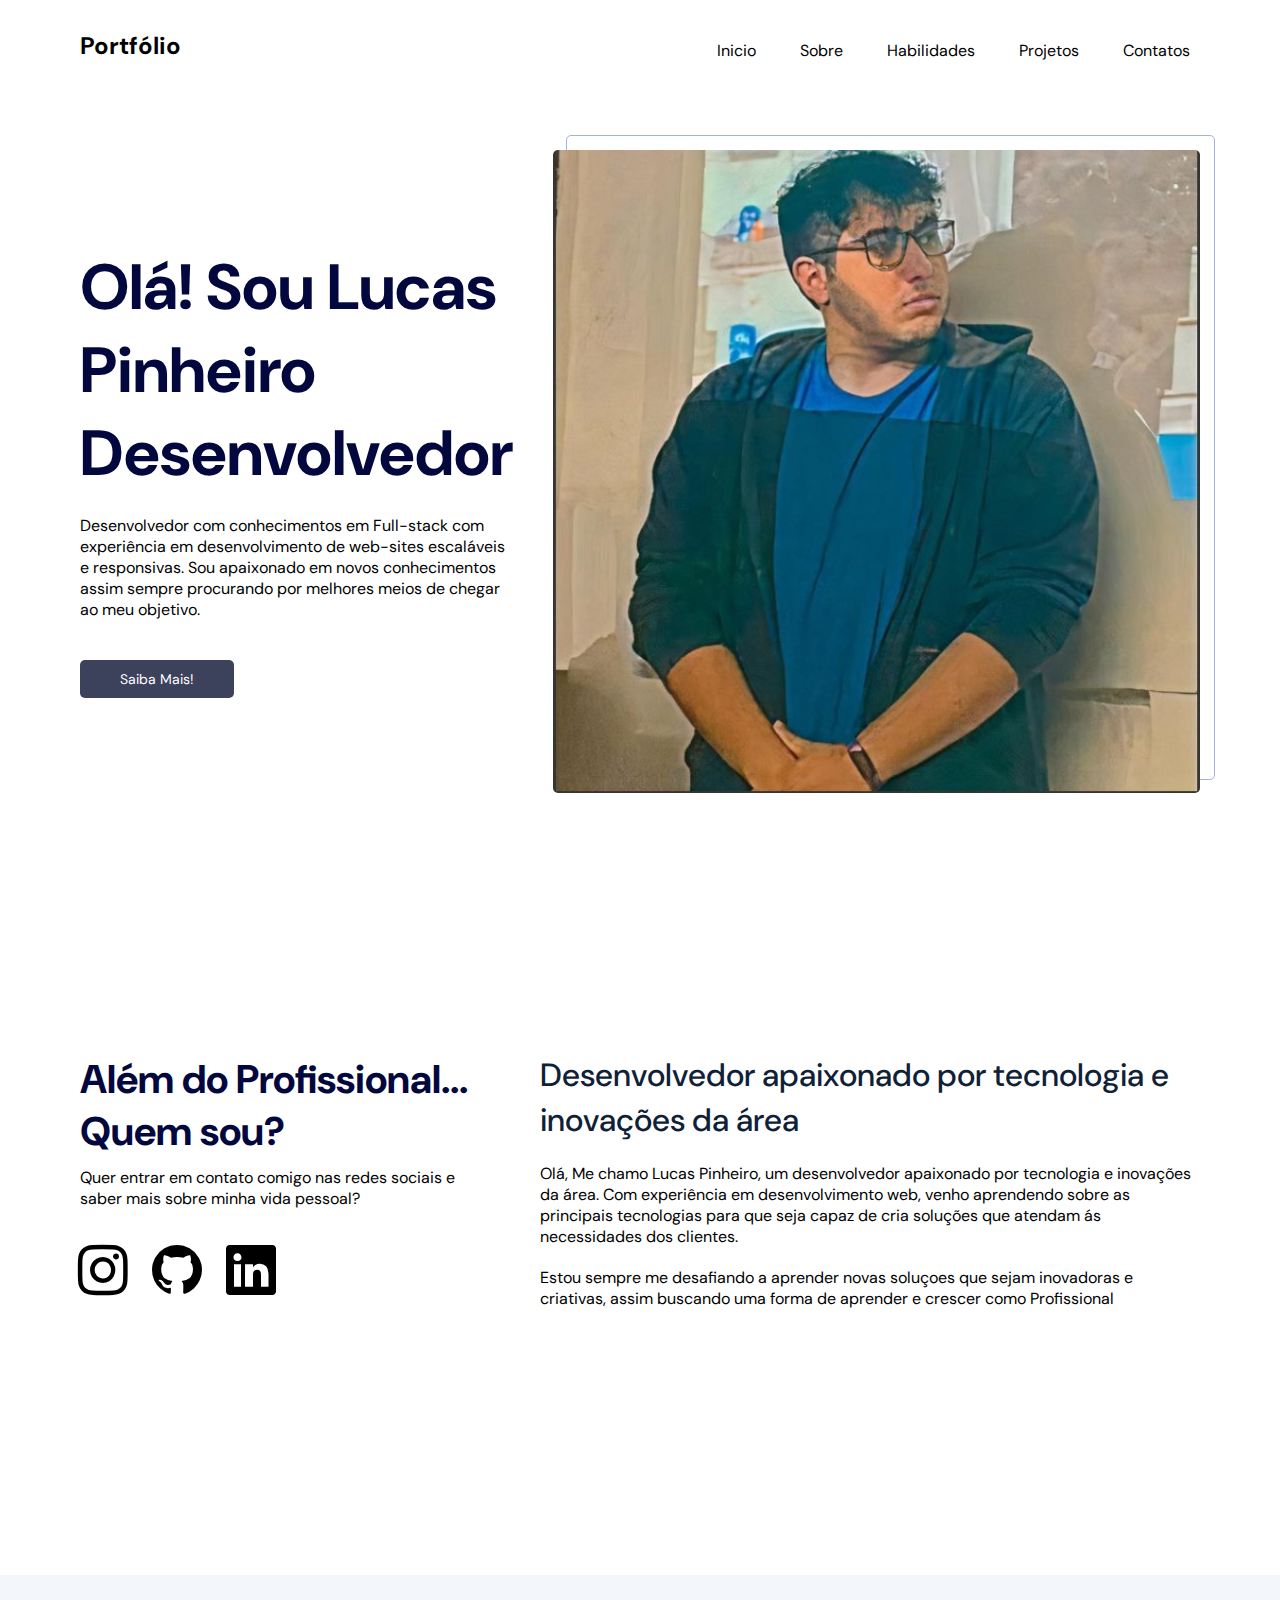
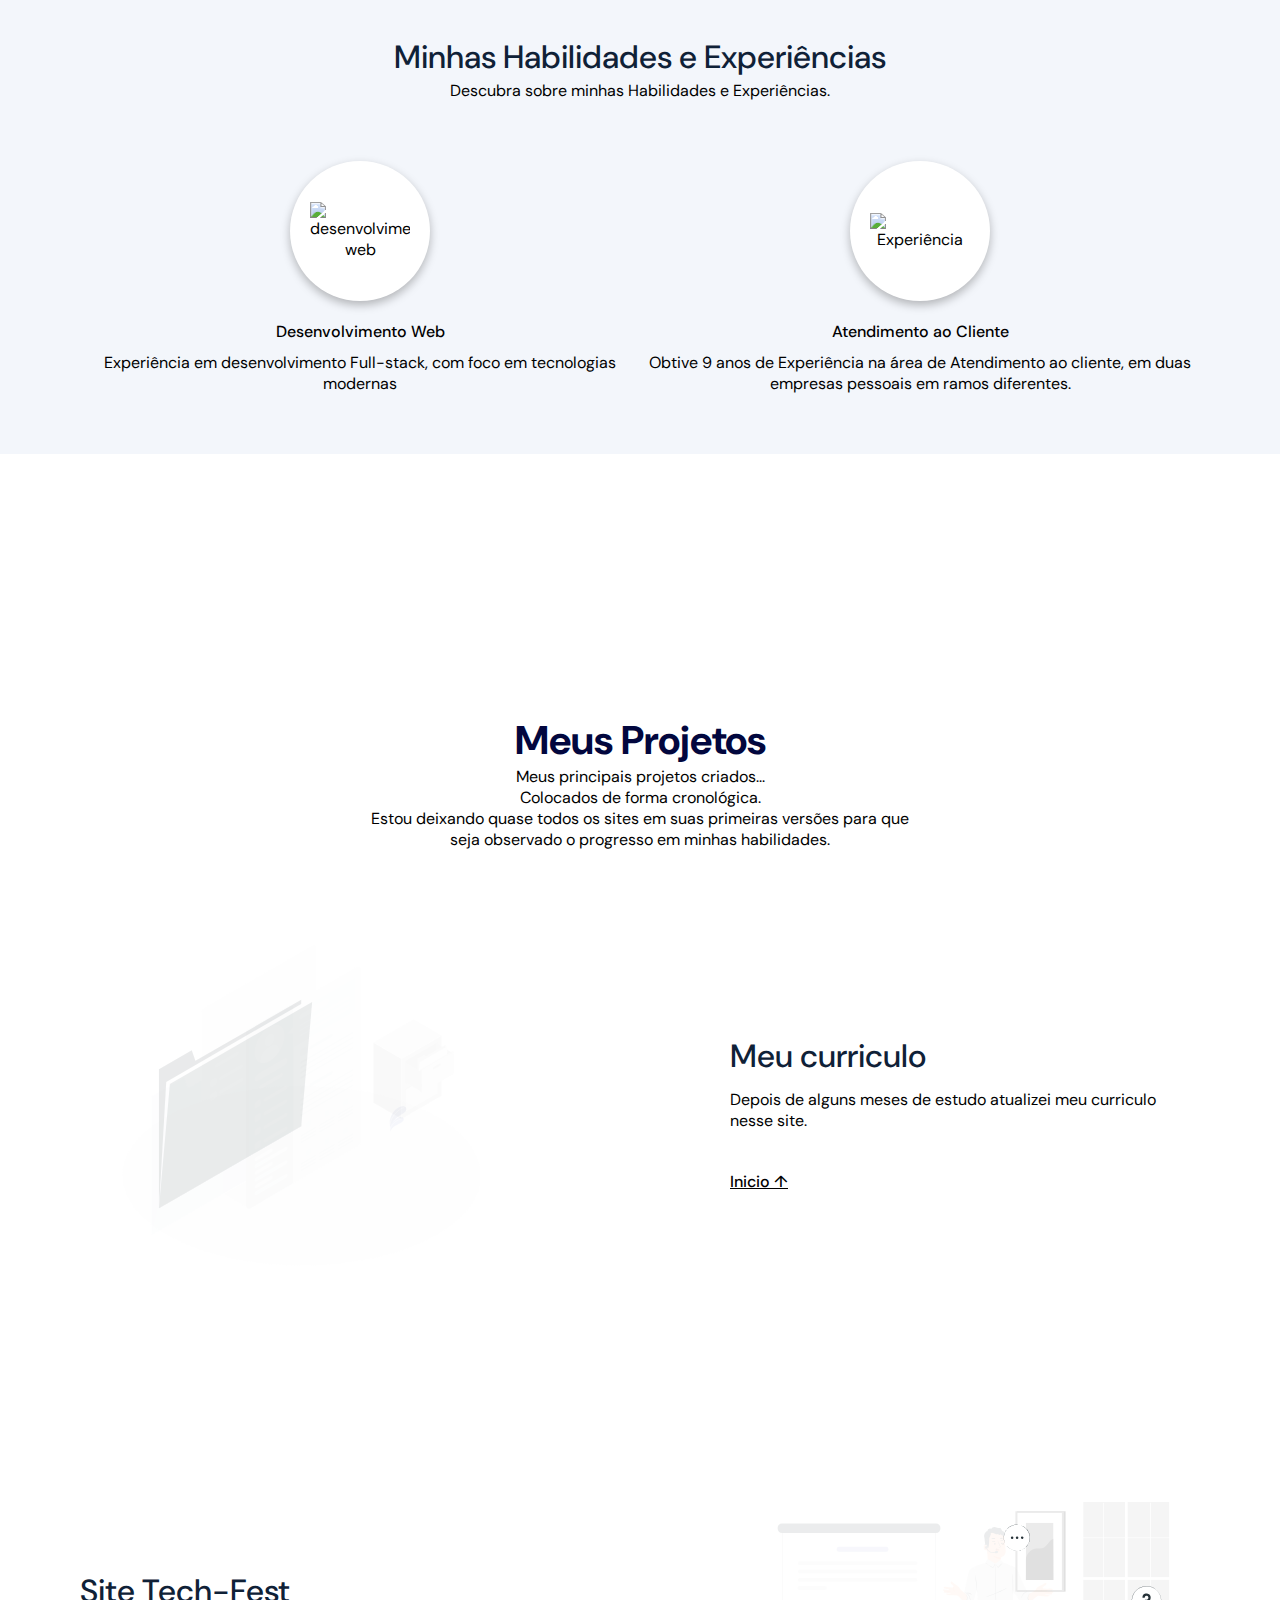
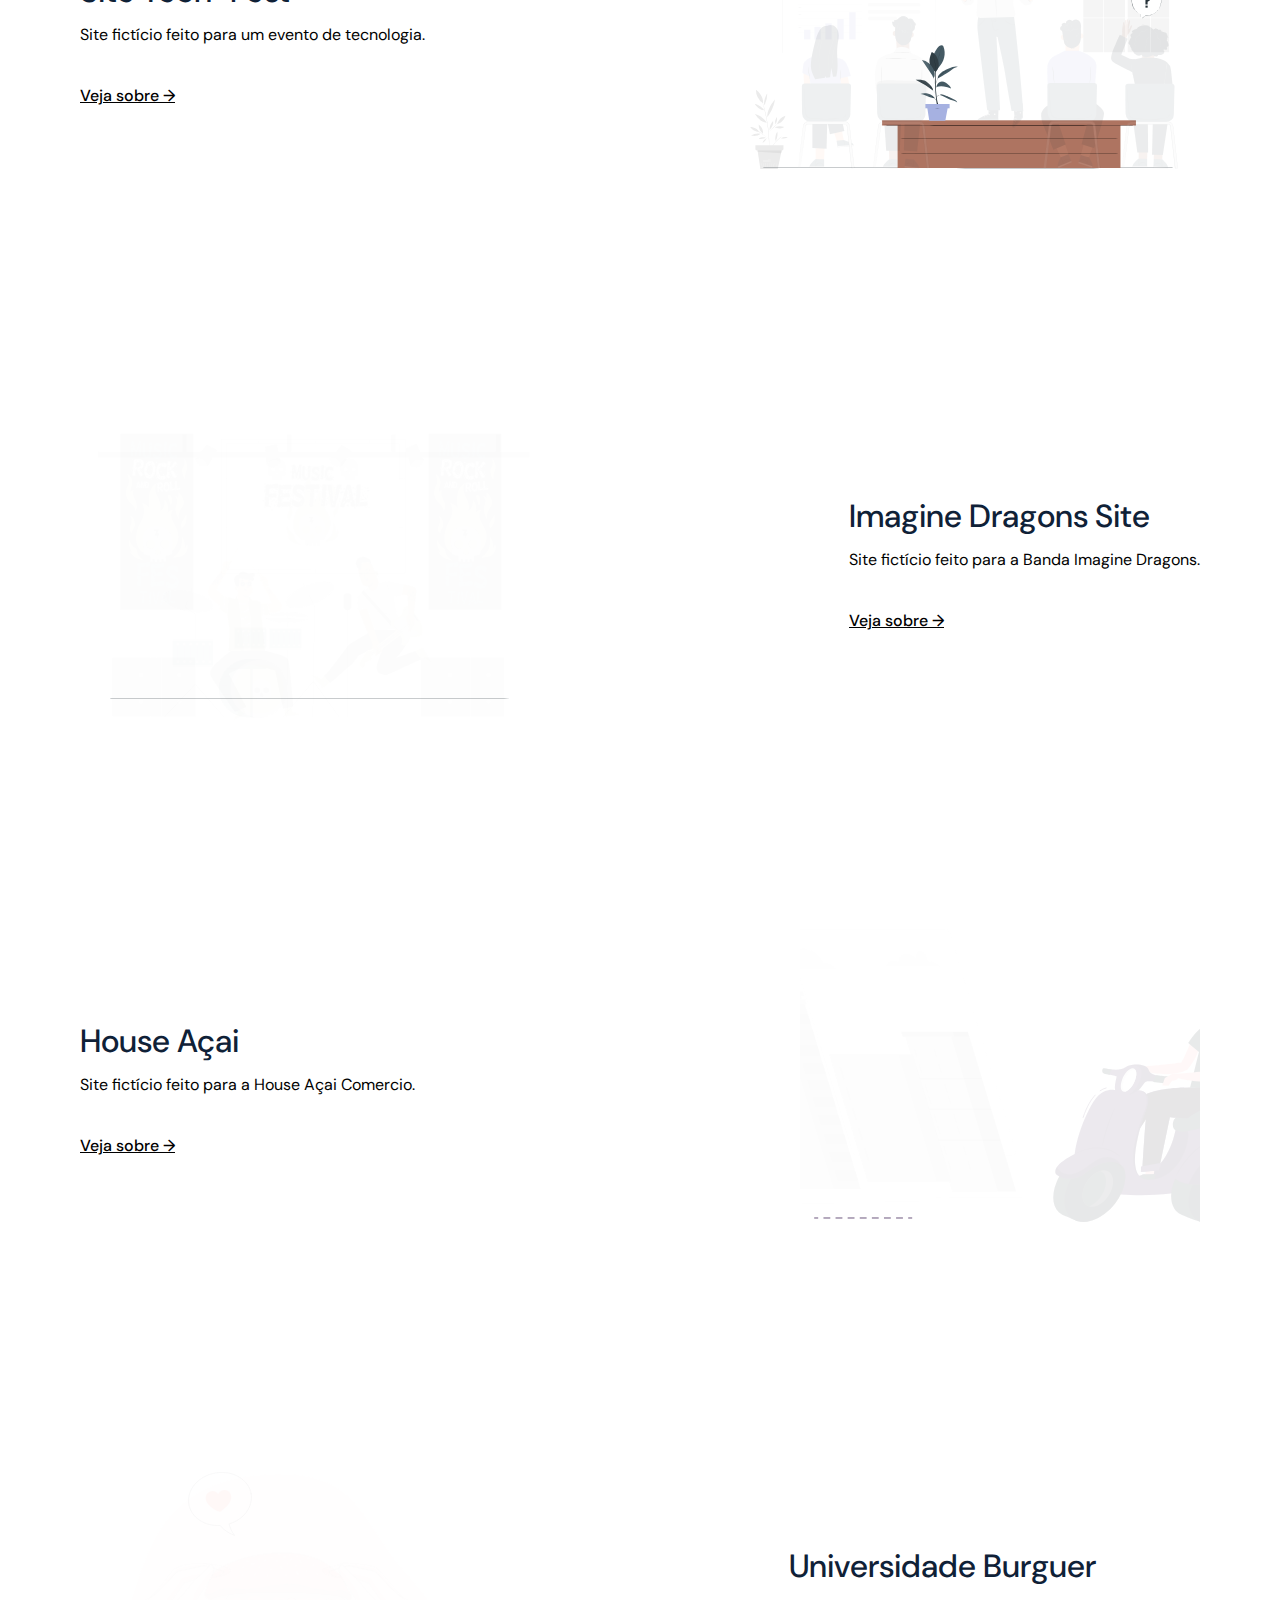
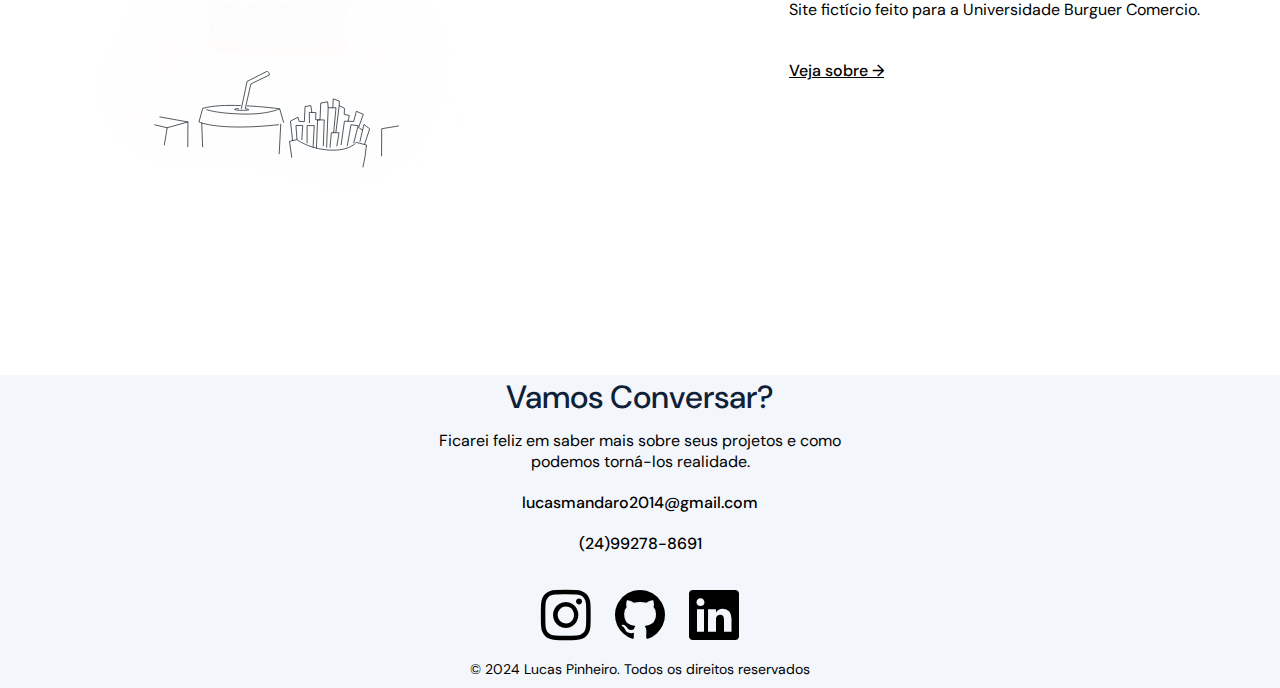
==== commit d4dc1b3b: "Update index.html" ====
--- a/index.html
+++ b/index.html
@@ -126,7 +126,7 @@
     <div class="projetos_content">
         <h2 class="secondary-title">Meus Projetos</h2>
         <p>
-           Meus principais projetos criados... <br> Colocados de forma cronológica. <br> Estou deixando quase todos os sites em suas primeiras versôes para que seja observado o progresso em minhas habilidades.
+           Meus principais projetos criados... <br> Colocados de forma cronológica. <br> Estou deixando quase todos os sites em suas primeiras versões para que seja observado o progresso em minhas habilidades.
         </p>
     </div>
     <ul>
